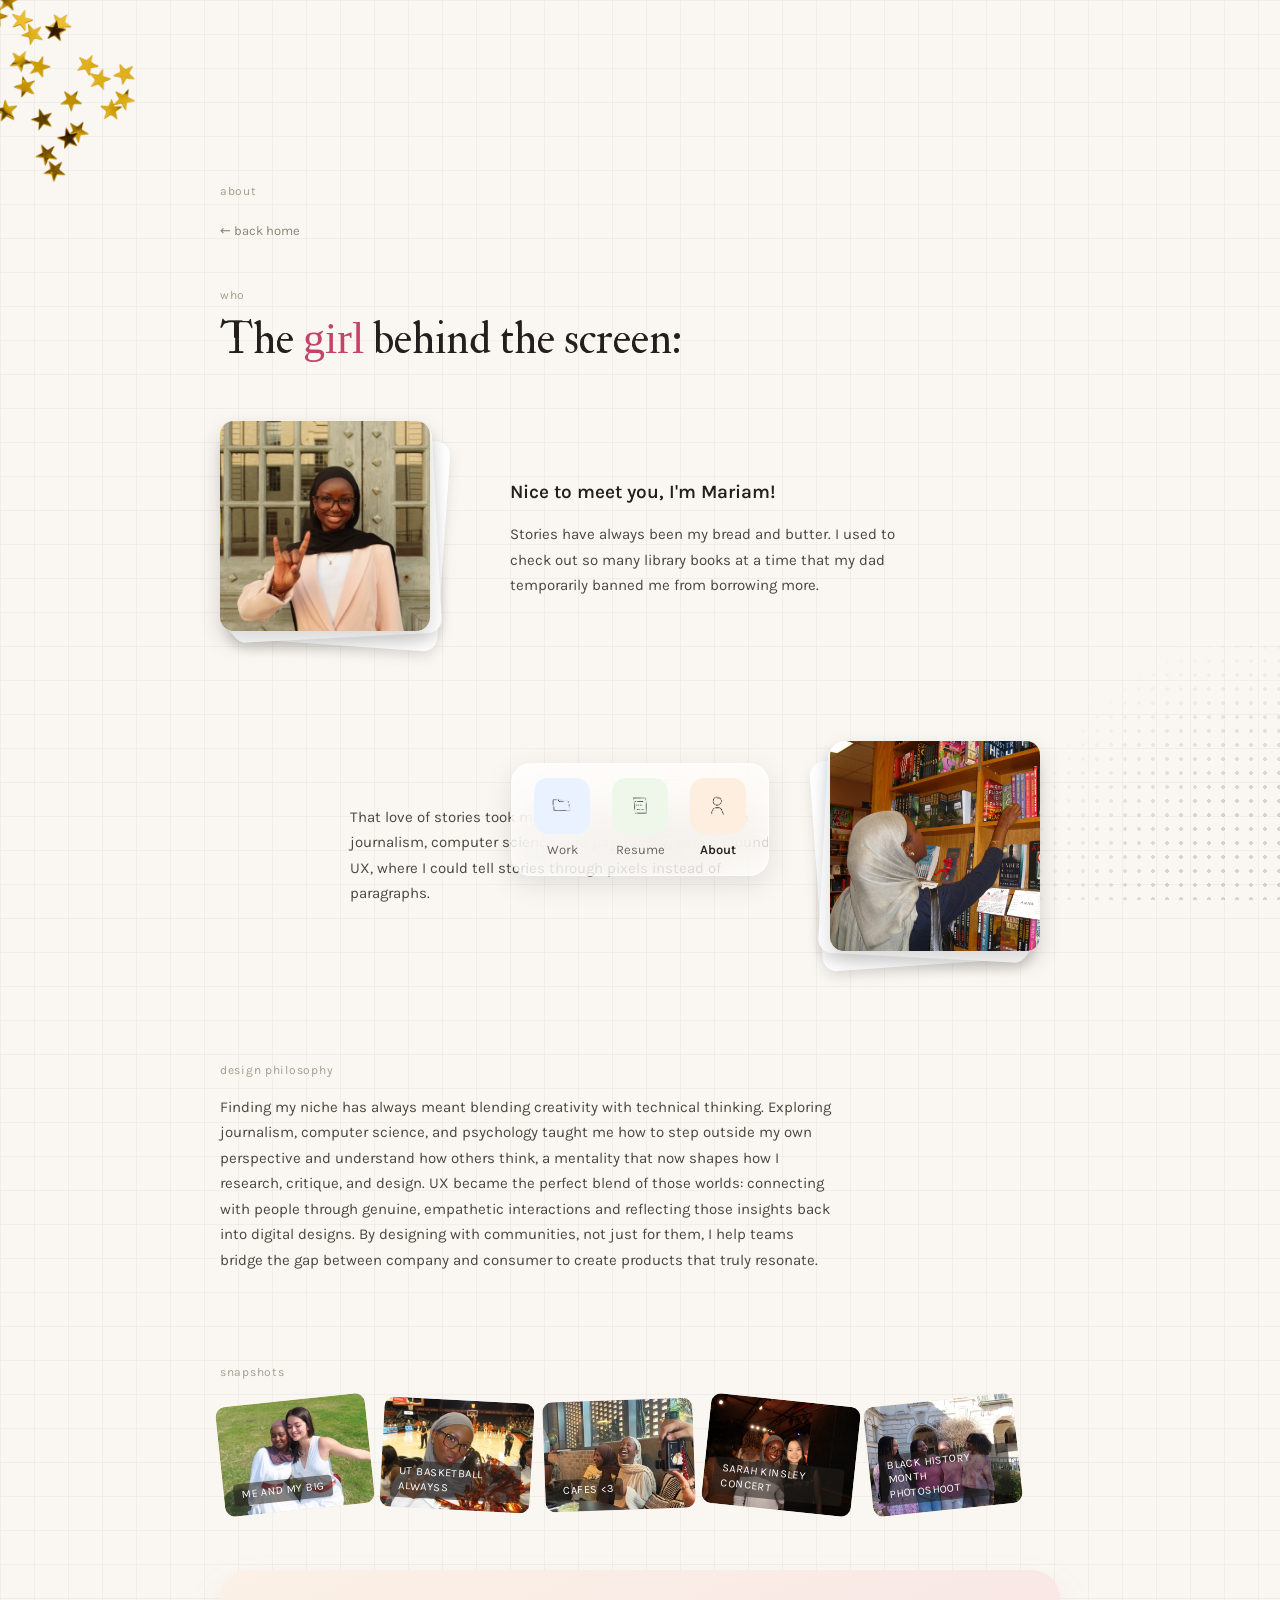
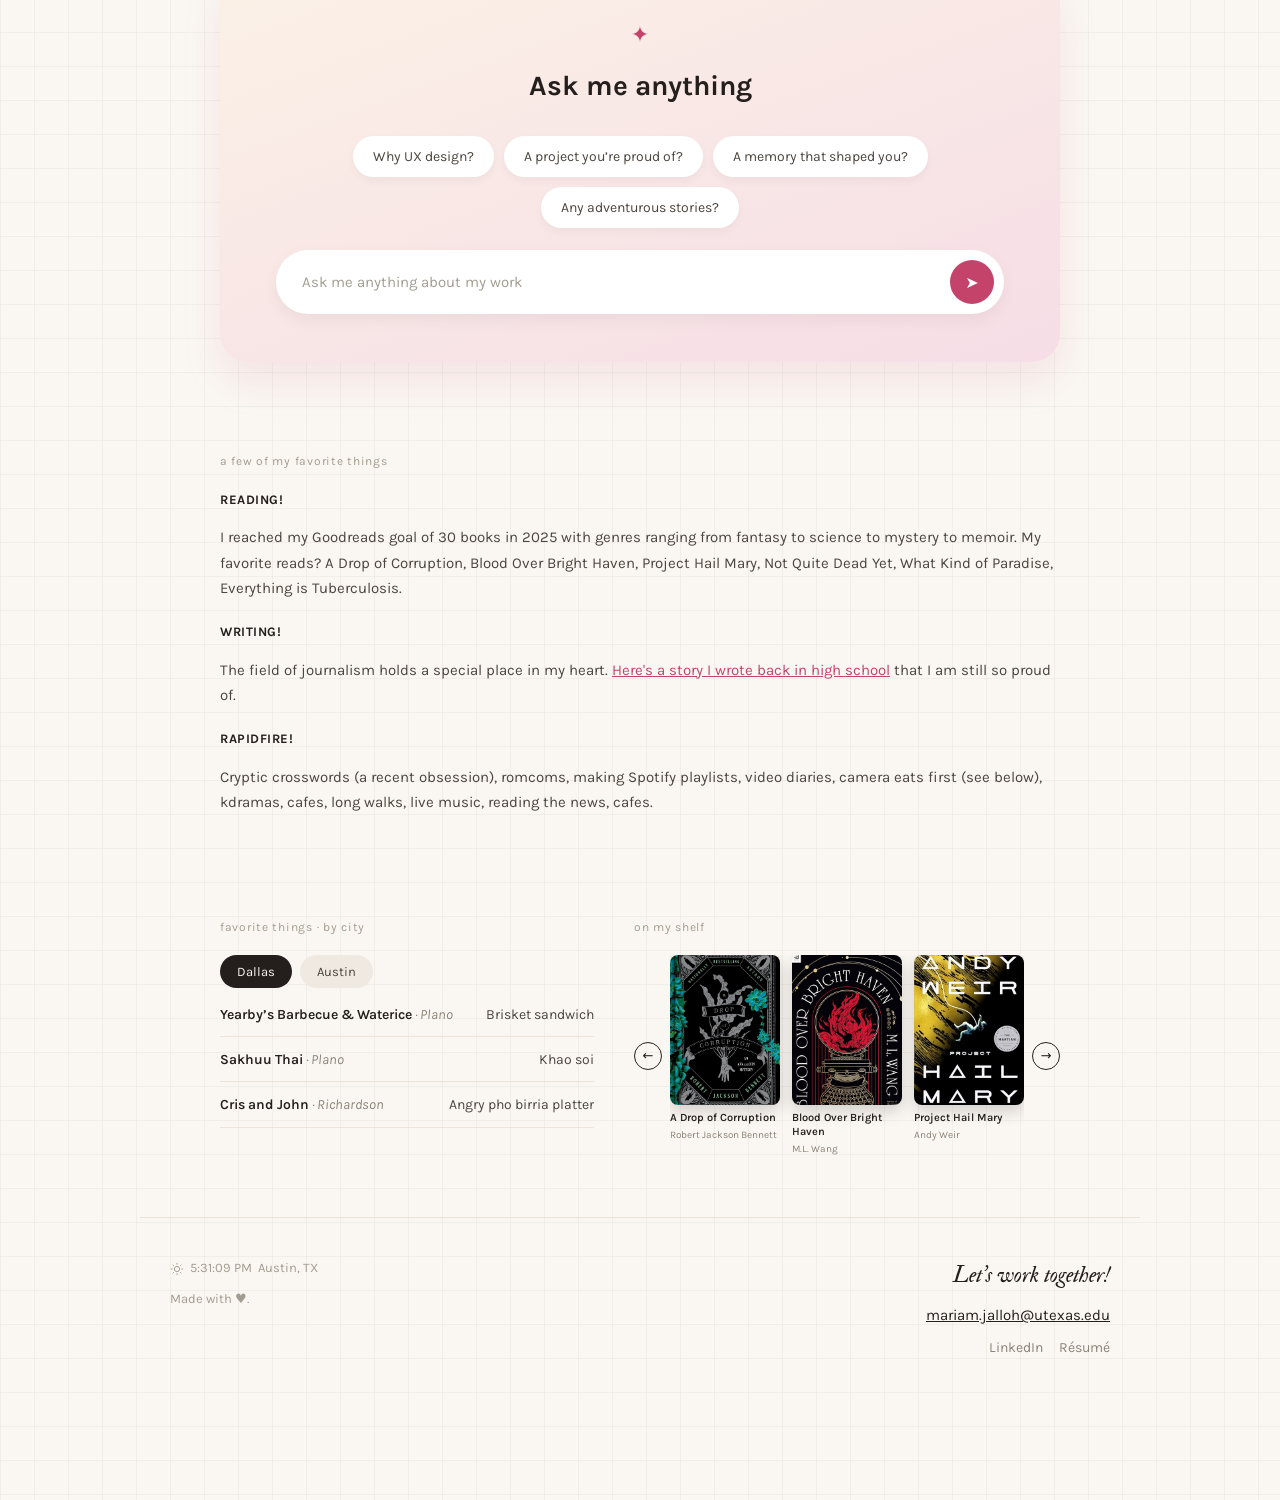
==== about.html @ f070422b "Redesign Ask Me Anything into a full-width card, remove photobooth media pair Matches the updated Cl" ====
<!DOCTYPE html>
<html lang="en">
<head>
<meta charset="utf-8">
<meta name="viewport" content="width=device-width, initial-scale=1">
<title>About — Mariam Jalloh</title>
<meta name="description" content="The girl behind the screen: Mariam Jalloh on stories, journalism, computer science, psychology, and finding UX.">
<link rel="preconnect" href="https://fonts.googleapis.com">
<link rel="preconnect" href="https://fonts.gstatic.com" crossorigin>
<link href="https://fonts.googleapis.com/css2?family=Homemade+Apple&family=IM+Fell+Double+Pica:ital@0;1&family=Karla:ital,wght@0,400;0,500;0,600;0,700;1,400&display=swap" rel="stylesheet">
<link rel="stylesheet" href="styles.css">
</head>
<body>

<div class="corner-dots" aria-hidden="true"></div>
<img class="stars-decal" src="assets/home-stars.png" alt="" aria-hidden="true">

<main class="page wrap page-head">

  <p class="eyebrow">about</p>
  <a class="back-link" href="index.html">← back home</a>

  <div style="margin-bottom:56px;">
    <p class="eyebrow" style="margin-bottom:10px;">who</p>
    <h1 class="display">The <span class="script">girl</span> behind the screen:</h1>
  </div>

  <section class="about-row">
    <div class="photo-frame">
      <div class="photo-frame__back" aria-hidden="true"></div>
      <div class="photo-frame__back" aria-hidden="true"></div>
      <div class="photo-frame__main">
        <img src="assets/about-photo-1.jpg" alt="Mariam Jalloh">
      </div>
    </div>
    <div style="max-width:420px;">
      <p class="about-intro-title">Nice to meet you, I'm Mariam!</p>
      <p class="body-text">Stories have always been my bread and butter. I used to check out so many library books at a time that my dad temporarily banned me from borrowing more.</p>
    </div>
  </section>

  <section class="about-row about-row--reverse">
    <div style="max-width:420px;">
      <p class="body-text">That love of stories took me down a winding path, through journalism, computer science, and psychology, before I found UX, where I could tell stories through pixels instead of paragraphs.</p>
    </div>
    <div class="photo-frame photo-frame--flip">
      <div class="photo-frame__back" aria-hidden="true"></div>
      <div class="photo-frame__back" aria-hidden="true"></div>
      <div class="photo-frame__main">
        <img src="assets/about-photo-2.jpg" alt="Mariam Jalloh">
      </div>
    </div>
  </section>

  <section style="margin-bottom:90px;max-width:620px;">
    <p class="eyebrow" style="margin-bottom:14px;">design philosophy</p>
    <p class="body-text">Finding my niche has always meant blending creativity with technical thinking. Exploring journalism, computer science, and psychology taught me how to step outside my own perspective and understand how others think, a mentality that now shapes how I research, critique, and design. UX became the perfect blend of those worlds: connecting with people through genuine, empathetic interactions and reflecting those insights back into digital designs. By designing with communities, not just for them, I help teams bridge the gap between company and consumer to create products that truly resonate.</p>
  </section>

  <section style="margin-bottom:60px;">
    <p class="eyebrow" style="margin-bottom:18px;">snapshots</p>
    <div class="caption-tiles">
      <div class="caption-tile caption-tile--photo"><img src="assets/about-friends.jpeg" alt="Me and my big"><span>me and my big</span></div>
      <div class="caption-tile caption-tile--photo"><img src="assets/about-basketball.jpeg" alt="UT basketball"><span>UT basketball alwayss</span></div>
      <div class="caption-tile caption-tile--photo"><img src="assets/about-cafe.jpeg" alt="Cafes"><span>cafes &lt;3</span></div>
      <div class="caption-tile caption-tile--photo"><img src="assets/about-concert.jpeg" alt="Sarah Kinsley concert"><span>sarah kinsley concert</span></div>
      <div class="caption-tile caption-tile--photo"><img src="assets/about-pink-crew.jpeg" alt="Black History Month photoshoot"><span>black history month photoshoot</span></div>
    </div>
  </section>

  <section style="margin-bottom:90px;">
    <div class="ama" data-ama>
      <div class="ama__head">
        <div class="ama__spark" aria-hidden="true">✦</div>
        <div class="ama__title">Ask me anything</div>
      </div>
      <div class="ama__chips">
        <button type="button" class="ama__chip" data-ama-chip="why-ux" data-ama-answers='["I started in journalism, crafting stories that resonate. Once I found Informatics with a UX concentration, \"journalism or technology\" stopped being a choice I had to make, design let me do both.","Journalism taught me to find the story; UX taught me to build the thing that tells it. Both are about making something clear enough that people act on it.","I like problems where the answer changes depending on who you ask. UX keeps me talking to real people instead of guessing."]'>Why UX design?</button>
        <button type="button" class="ama__chip" data-ama-chip="proud" data-ama-answers='["StemUp, a posture-tracking app where I designed a plant metaphor so real-time posture data felt encouraging instead of corrective. We won Best Design among 18 teams.","The \"Past Due Defender\" redesign at Austin Capital Bank, turning a confusing status label into something customers could actually trust.","Probably StemUp still. Watching people warm up to a plant growing instead of a red warning icon was a small, satisfying win."]'>A project you’re proud of?</button>
        <button type="button" class="ama__chip" data-ama-chip="memory" data-ama-answers='["Writing a book with my elementary school friends on our Chromebooks. I still have my hand-me-down copy of \"The Big Book of Awesomeness.\"","That same Chromebook book, honestly. It’s the first time I remember making something just because I wanted it to exist.","Realizing in middle school that I liked figuring out why something confused people more than I liked being right."]'>A memory that shaped you?</button>
        <button type="button" class="ama__chip" data-ama-chip="adventure" data-ama-answers='["Running through a downpour in a drenched hijab to make it to Kode with Klossy. Coding a sustainable fashion site was worth it.","Showing up to Kode with Klossy soaked head to toe and still finishing the project on time.","Nothing beats sprinting through a storm for a coding workshop and not regretting it once."]'>Any adventurous stories?</button>
      </div>

      <div class="ama__q-row" data-ama-q-row hidden>
        <div class="ama__q" data-ama-q></div>
      </div>
      <div class="ama__a" data-ama-a hidden></div>
      <div data-ama-loading hidden style="display:flex;gap:5px;margin-bottom:18px;padding:0 4px;">
        <span style="width:7px;height:7px;border-radius:50%;background:#c4436b;opacity:.5;"></span>
        <span style="width:7px;height:7px;border-radius:50%;background:#c4436b;opacity:.5;"></span>
        <span style="width:7px;height:7px;border-radius:50%;background:#c4436b;opacity:.5;"></span>
      </div>

      <div class="ama__hint">
        <span>Ask me anything about my work</span>
        <span class="ama__send" aria-hidden="true">➤</span>
      </div>
    </div>
  </section>

  <section style="margin:90px 0;max-width:940px;">
    <p class="eyebrow" style="margin-bottom:18px;">a few of my favorite things</p>
    <div class="fav-block">
      <div class="fav-block__label">READING!</div>
      <p class="body-text">I reached my Goodreads goal of 30 books in 2025 with genres ranging from fantasy to science to mystery to memoir. My favorite reads? A Drop of Corruption, Blood Over Bright Haven, Project Hail Mary, Not Quite Dead Yet, What Kind of Paradise, Everything is Tuberculosis.</p>
    </div>
    <div class="fav-block">
      <div class="fav-block__label">WRITING!</div>
      <p class="body-text">The field of journalism holds a special place in my heart. <a href="https://docs.google.com/document/d/e/2PACX-1vQDZKnupocSLJISwjZndMbJcgHS_3tezP24f_F-t13jOW1J1uBHcnqvdY6mqdqyKXq5F79l9CjU0WM-/pub" target="_blank" rel="noopener" style="color:#c4436b;">Here's a story I wrote back in high school</a> that I am still so proud of.</p>
    </div>
    <div class="fav-block">
      <div class="fav-block__label">RAPIDFIRE!</div>
      <p class="body-text">Cryptic crosswords (a recent obsession), romcoms, making Spotify playlists, video diaries, camera eats first (see below), kdramas, cafes, long walks, live music, reading the news, cafes.</p>
    </div>
  </section>

  <section class="about-split" style="margin-bottom:60px;">
    <div style="max-width:400px;">
      <p class="eyebrow" style="margin-bottom:18px;">favorite things · by city</p>

      <div class="tab-row" data-tabs role="tablist" aria-label="Favorite things by city">
        <button type="button" class="tab" role="tab" aria-selected="true" aria-controls="city-dallas">Dallas</button>
        <button type="button" class="tab" role="tab" aria-selected="false" tabindex="-1" aria-controls="city-austin">Austin</button>
      </div>

      <div class="fav-list" id="city-dallas" role="tabpanel">
        <div class="fav-item">
          <div><span class="fav-item__name">Yearby’s Barbecue &amp; Waterice</span> <span class="fav-item__loc">· Plano</span></div>
          <div class="fav-item__dish"><span class="fav-item__peek"><img src="assets/fav-dallas-1.jpg" alt=""></span>Brisket sandwich</div>
        </div>
        <div class="fav-item">
          <div><span class="fav-item__name">Sakhuu Thai</span> <span class="fav-item__loc">· Plano</span></div>
          <div class="fav-item__dish"><span class="fav-item__peek"><img src="assets/fav-dallas-2.jpeg" alt=""></span>Khao soi</div>
        </div>
        <div class="fav-item">
          <div><span class="fav-item__name">Cris and John</span> <span class="fav-item__loc">· Richardson</span></div>
          <div class="fav-item__dish"><span class="fav-item__peek"><img src="assets/fav-dallas-3.jpeg" alt=""></span>Angry pho birria platter</div>
        </div>
      </div>

      <div class="fav-list" id="city-austin" role="tabpanel" hidden>
        <div class="fav-item">
          <div><span class="fav-item__name">Mori</span> <span class="fav-item__loc">· Popup</span></div>
          <div class="fav-item__dish"><span class="fav-item__peek"><img src="assets/fav-austin-mori.jpeg" alt=""></span>Banana bread matcha</div>
        </div>
        <div class="fav-item">
          <div><span class="fav-item__name">Kitsu Nori</span> <span class="fav-item__loc">· Zilker</span></div>
          <div class="fav-item__dish"><span class="fav-item__peek"><img src="assets/fav-austin-kitsu-nori.jpg" alt=""></span>Happy hour handrolls</div>
        </div>
        <div class="fav-item">
          <div><span class="fav-item__name">Green Mango</span> <span class="fav-item__loc">· Lake Travis</span></div>
          <div class="fav-item__dish"><span class="fav-item__peek"><img src="assets/fav-austin-green-mango.jpeg" alt=""></span>Pad kee mao</div>
        </div>
      </div>
    </div>

    <div style="flex:0 0 auto;">
      <p class="eyebrow" style="margin-bottom:18px;">on my shelf</p>
      <div class="shelf" data-shelf>
        <button type="button" class="shelf__btn" data-shelf-prev aria-label="Previous books">←</button>
        <div class="shelf__window">
          <div class="shelf__track">
            <div class="book">
              <div class="book__cover book__cover--photo"><img src="assets/book-drop-of-corruption.jpg" alt="A Drop of Corruption cover"></div>
              <div class="book__title">A Drop of Corruption</div>
              <div class="book__author">Robert Jackson Bennett</div>
            </div>
            <div class="book">
              <div class="book__cover book__cover--photo"><img src="assets/book-blood-over-bright-haven.jpg" alt="Blood Over Bright Haven cover"></div>
              <div class="book__title">Blood Over Bright Haven</div>
              <div class="book__author">M.L. Wang</div>
            </div>
            <div class="book">
              <div class="book__cover book__cover--photo"><img src="assets/book-project-hail-mary.jpg" alt="Project Hail Mary cover"></div>
              <div class="book__title">Project Hail Mary</div>
              <div class="book__author">Andy Weir</div>
            </div>
            <div class="book">
              <div class="book__cover book__cover--photo"><img src="assets/book-not-quite-dead-yet.jpg" alt="Not Quite Dead Yet cover"></div>
              <div class="book__title">Not Quite Dead Yet</div>
              <div class="book__author">Holly Jackson</div>
            </div>
            <div class="book">
              <div class="book__cover book__cover--photo"><img src="assets/book-what-kind-of-paradise.jpg" alt="What Kind of Paradise cover"></div>
              <div class="book__title">What Kind of Paradise</div>
              <div class="book__author">Janelle Brown</div>
            </div>
            <div class="book">
              <div class="book__cover book__cover--photo"><img src="assets/book-everything-is-tuberculosis.jpg" alt="Everything Is Tuberculosis cover"></div>
              <div class="book__title">Everything Is Tuberculosis</div>
              <div class="book__author">John Green</div>
            </div>
          </div>
        </div>
        <button type="button" class="shelf__btn" data-shelf-next aria-label="Next books">→</button>
      </div>
    </div>
  </section>

</main>

<footer class="site-footer">
  <div class="footer-left">
    <div class="footer-clock">
      <svg data-clock-sun width="14" height="14" viewBox="0 0 24 24" fill="none" stroke="currentColor" stroke-width="1.6" aria-hidden="true">
        <circle cx="12" cy="12" r="4.5"></circle>
        <line x1="12" y1="1.5" x2="12" y2="4.5"></line>
        <line x1="12" y1="19.5" x2="12" y2="22.5"></line>
        <line x1="1.5" y1="12" x2="4.5" y2="12"></line>
        <line x1="19.5" y1="12" x2="22.5" y2="12"></line>
        <line x1="4.5" y1="4.5" x2="6.6" y2="6.6"></line>
        <line x1="17.4" y1="17.4" x2="19.5" y2="19.5"></line>
        <line x1="4.5" y1="19.5" x2="6.6" y2="17.4"></line>
        <line x1="17.4" y1="6.6" x2="19.5" y2="4.5"></line>
      </svg>
      <svg data-clock-moon hidden width="14" height="14" viewBox="0 0 24 24" fill="none" stroke="currentColor" stroke-width="1.6" aria-hidden="true">
        <path d="M20 14.5A8.5 8.5 0 1 1 9.5 4a7 7 0 0 0 10.5 10.5z"></path>
      </svg>
      <span data-clock></span>
      <span>Austin, TX</span>
    </div>
    <div>Made with ♥.</div>
  </div>
  <div class="footer-right">
    <div class="footer-cta">Let's work together!</div>
    <a href="mailto:mariam.jalloh@utexas.edu" style="font-size:15px;">mariam.jalloh@utexas.edu</a>
    <div class="footer-links">
      <a href="https://linkedin.com">LinkedIn</a>
      <a href="assets/Mariam_Jalloh_Resume.docx" download>Résumé</a>
    </div>
  </div>
</footer>

<nav class="dock" aria-label="Primary">
  <div class="dock__bar">
    <a class="dock__item" href="index.html#work">
      <span class="dock__icon dock__icon--work"><img src="assets/dock-work.png" alt=""></span>
      <span class="dock__label">Work</span>
    </a>
    <a class="dock__item" href="resume.html">
      <span class="dock__icon dock__icon--resume"><img src="assets/dock-resume.png" alt=""></span>
      <span class="dock__label">Resume</span>
    </a>
    <a class="dock__item" href="about.html" aria-current="page">
      <span class="dock__icon dock__icon--about"><img src="assets/dock-about.png" alt=""></span>
      <span class="dock__label">About</span>
    </a>
  </div>
</nav>

<script src="script.js"></script>
</body>
</html>
---- styles.css ----
/* ===========================================================
   Mariam Jalloh — portfolio
   Plain CSS. No framework, no build step.
   =========================================================== */

:root {
  --cream:       #faf7f2;
  --ink:         #241f1c;
  --ink-soft:    #3d3833;
  --muted:       #4b453f;
  --muted-2:     #6b6560;
  --muted-3:     #8a8379;
  --muted-4:     #a39c91;
  --rule:        #eee3d6;
  --rule-2:      #f2ece2;
  --accent:      #c4436b;
  --accent-deep: #8f2249;
  --green:       #5c8a3a;

  --pale-pink:   #f6d7de;
  --pale-rose:   #f2d9e2;
  --pale-stone:  #efe9e2;
  --pale-sand:   #fbe6c4;
  --pale-sage:   #e6f0e1;
  --pale-peach:  #f6e0c8;
  --pale-blue:   #e4ecf6;
  --pale-ice:    #d6e4f0;

  --on-pink:     #7a2c46;
  --on-sand:     #7a5a1c;
  --on-sage:     #3e5a34;

  --serif:  'IM Fell Double Pica', Georgia, 'Times New Roman', serif;
  --script: 'Homemade Apple', 'Brush Script MT', cursive;
  --sans:   'Karla', system-ui, -apple-system, 'Segoe UI', sans-serif;

  --radius:   16px;
  --radius-s: 10px;
}

* { box-sizing: border-box; }

html { scroll-behavior: smooth; }

body {
  margin: 0;
  background: var(--cream);
  color: var(--ink);
  font-family: var(--sans);
  font-size: 16px;
  line-height: 1.6;
  -webkit-font-smoothing: antialiased;
  background-image:
    linear-gradient(#00000009 1px, transparent 1px),
    linear-gradient(90deg, #00000009 1px, transparent 1px);
  background-size: 34px 34px;
  overflow-x: hidden;
}

a { color: var(--ink); }
a:hover { color: var(--accent); }
::selection { background: #f6d0dc; }

img, video { max-width: 100%; }

h1, h2, h3, h4 { font-weight: 400; margin: 0; }

/* --- decorative -------------------------------------------------------- */

.corner-dots {
  position: fixed; bottom: 0; right: 0;
  width: 260px; height: 260px;
  pointer-events: none; z-index: 1;
  background-image: radial-gradient(var(--ink) 1.6px, transparent 1.6px);
  background-size: 14px 14px;
  -webkit-mask-image: radial-gradient(circle at 100% 100%, black 0%, black 30%, transparent 75%);
  mask-image: radial-gradient(circle at 100% 100%, black 0%, black 30%, transparent 75%);
  opacity: .16;
}

.stars-decal {
  position: absolute; top: -10px; left: -14px;
  width: 150px; pointer-events: none; z-index: 3;
}

/* --- shared layout ----------------------------------------------------- */

/* higher than .site-footer's z-index so page content (including anything
   that hangs below its own row, like the peek photos) can never be cut
   off by the footer's own stacking context */
.page { position: relative; z-index: 3; }

.wrap        { max-width: 900px;  margin: 0 auto; padding-left: 30px; padding-right: 30px; }
.wrap-wide   { max-width: 1000px; margin: 0 auto; padding-left: 30px; padding-right: 30px; }
.wrap-narrow { max-width: 760px;  margin: 0 auto; padding-left: 30px; padding-right: 30px; }

.page-head { padding-top: 170px; }

.eyebrow {
  font-size: 12px;
  letter-spacing: .06em;
  color: var(--muted-4);
}

.eyebrow-up {
  font-size: 12px;
  letter-spacing: .05em;
  color: var(--muted-4);
  text-transform: uppercase;
}

.kicker {
  font-size: 12px;
  letter-spacing: .05em;
  color: var(--muted-3);
  text-transform: uppercase;
}

.back-link {
  display: inline-flex; align-items: center; gap: 6px;
  font-size: 13px; color: var(--muted-3);
  text-decoration: none;
  margin: 8px 0 32px;
}
.back-link:hover { color: var(--accent); }

.display  { font-family: var(--serif); font-size: 44px; line-height: 1.1; }
.h-serif  { font-family: var(--serif); font-size: 34px; line-height: 1.2; }
.h-serif-s{ font-family: var(--serif); font-size: 28px; line-height: 1.25; }
.script   { font-family: var(--script); color: var(--accent); font-weight: 400; }

.body-text { font-size: 15px; line-height: 1.7; color: var(--muted); }
.body-text + .body-text { margin-top: 14px; }

.note-card {
  background: var(--cream);
  border: 1px solid var(--rule);
  border-radius: 12px;
  padding: 18px 22px;
  font-size: 15px; line-height: 1.7; color: var(--muted);
}
.note-card--quiet { font-size: 13px; line-height: 1.6; color: var(--muted-3); padding: 14px 18px; border-radius: 10px; }
.note-card--quiet a { color: var(--muted-3); }

.sr-only {
  position: absolute; width: 1px; height: 1px;
  padding: 0; margin: -1px; overflow: hidden;
  clip: rect(0 0 0 0); white-space: nowrap; border: 0;
}

.stack   { display: flex; flex-direction: column; }
.gap-14  { gap: 14px; }
.gap-20  { gap: 20px; }

/* --- home hero --------------------------------------------------------- */

.hero {
  min-height: 82vh;
  display: flex; flex-direction: column;
  align-items: center; justify-content: center;
  text-align: center; gap: 14px;
  padding: 140px 20px 40px;
  position: relative; z-index: 2;
}

.hero-hi { font-size: 15px; color: var(--muted-2); }

.hero-name-wrap { position: relative; display: inline-block; }

.hero-name {
  font-family: var(--script);
  font-size: 56px; line-height: 1.15;
  position: relative; z-index: 2;
}

.name-peek {
  position: absolute;
  top: -94px; left: 6px;
  width: 160px; height: 160px;
  z-index: 1; border-radius: 12px; overflow: hidden;
  opacity: 0;
  transform: translateY(16px) rotate(-4deg);
  transition: opacity .25s ease, transform .25s ease;
  pointer-events: none;
}
.name-peek img { width: 100%; height: 100%; object-fit: contain; }
.hero-name-wrap:hover .name-peek { opacity: 1; transform: translateY(0) rotate(-4deg); }

.hero-tagline {
  max-width: 560px;
  font-size: 16px; line-height: 1.6;
  color: var(--muted);
}

.hero-meta { font-size: 14px; color: var(--muted-3); margin-top: 4px; }

.pill {
  position: relative; display: inline-block;
  padding: 2px 10px; border-radius: 999px;
  color: var(--ink);
  transition: background .2s;
}
.pill:hover { background: #fff; }

.hookem-peek {
  position: absolute;
  bottom: 4px; left: 50%;
  width: 64px; height: 64px; z-index: 1;
  transform: translateX(-30%) translateY(12px) rotate(8deg);
  opacity: 0;
  transition: opacity .25s ease, transform .25s ease;
  pointer-events: none;
}
.hookem-peek img { width: 100%; height: 100%; object-fit: contain; }
.pill:hover .hookem-peek { opacity: 1; transform: translateX(-30%) translateY(0) rotate(8deg); }

.hero-spot {
  position: absolute;
  width: 150px; height: 130px;
  z-index: 5;
}
.hero-spot--sketch   { top: 30%; left: 10%; }
.hero-spot--snapshot { top: 68%; right: 8%; }
.hero-spot--moment   { top: 52%; left: 6%; }
.hero-spot--friends  { top: 12%; right: 12%; }
.hero-spot__media {
  width: 100%; height: 100%;
  border-radius: 10px; overflow: hidden;
  box-shadow: 0 10px 20px rgba(0,0,0,.16);
  opacity: 0;
  transform: scale(.92) rotate(-2deg);
  transition: opacity .25s ease, transform .25s ease;
}
.hero-spot:hover .hero-spot__media { opacity: 1; transform: scale(1) rotate(-2deg); }
.hero-spot__media video,
.hero-spot__media img { width: 100%; height: 100%; object-fit: cover; }
@media (max-width: 900px) {
  .hero-spot { display: none; }
}

.pill-underline { position: relative; }
.pill-underline::after {
  content: ""; position: absolute;
  left: 10px; right: 10px; bottom: -3px; height: 2px;
  background: var(--accent);
  border-radius: 2px;
  transform: scaleX(0); transform-origin: left;
  transition: transform .5s ease;
}
.pill-underline:hover::after { transform: scaleX(1); }

/* --- project grid ------------------------------------------------------ */

.project-grid {
  display: grid;
  grid-template-columns: repeat(auto-fill, minmax(260px, 1fr));
  gap: 22px;
}

.project-card {
  display: block;
  text-decoration: none; color: inherit;
  background: #fff;
  border: 1px solid var(--rule);
  border-radius: var(--radius);
  overflow: hidden;
  position: relative;
  transition: transform .2s ease, box-shadow .2s ease;
}
.project-card:hover {
  transform: translateY(-4px);
  box-shadow: 0 14px 30px rgba(0,0,0,.10);
  color: inherit;
}

.project-card__media {
  width: 100%; height: 170px;
  display: flex; align-items: center; justify-content: center;
}
.project-card__media img { width: 100%; height: 100%; object-fit: cover; }

.project-card__body { padding: 16px 18px; }
.project-card__title { font-size: 15px; font-weight: 600; }
.project-card__blurb { font-size: 13px; color: var(--muted-3); margin-top: 3px; }

.badge-featured {
  position: absolute; top: 10px; right: 14px;
  font-family: var(--script);
  font-size: 22px; color: var(--accent);
  transform: rotate(-6deg); z-index: 5;
}

.badge-progress {
  position: absolute; top: 12px; left: 14px;
  font-size: 10px; letter-spacing: .06em; text-transform: uppercase;
  color: var(--ink);
  border: 1px solid var(--rule);
  border-radius: 999px;
  padding: 4px 10px;
}

/* --- footer ------------------------------------------------------------ */

.site-footer {
  max-width: 1000px;
  margin: 60px auto 0;
  padding: 40px 30px 140px;
  border-top: 1px solid var(--rule);
  display: flex; justify-content: space-between;
  align-items: flex-start; gap: 24px; flex-wrap: wrap;
  position: relative; z-index: 2;
}
.footer-left  { font-size: 13px; color: var(--muted-4); display: flex; flex-direction: column; gap: 10px; }
.footer-clock { display: flex; align-items: center; gap: 6px; }
.footer-right { display: flex; flex-direction: column; gap: 10px; text-align: right; }
.footer-cta   { font-family: var(--serif); font-size: 22px; font-style: italic; }
.footer-links { display: flex; gap: 16px; font-size: 14px; justify-content: flex-end; }
.footer-links a { color: var(--muted-3); text-decoration: none; }
.footer-links a:hover { text-decoration: underline; color: var(--accent); }

/* --- dock nav ---------------------------------------------------------- */

.dock {
  position: fixed; left: 0; right: 0; bottom: 24px;
  display: flex; justify-content: center;
  z-index: 20; pointer-events: none;
}

.dock__bar {
  display: flex; gap: 22px;
  background: linear-gradient(155deg, #ffffffb0, #ffffff70);
  backdrop-filter: blur(18px) saturate(180%);
  -webkit-backdrop-filter: blur(18px) saturate(180%);
  padding: 14px 22px;
  border-radius: 20px;
  border: 1px solid #ffffffa0;
  box-shadow: 0 8px 28px rgba(0,0,0,.10), inset 0 1px 0 #ffffffcc, inset 0 -6px 14px #ffffff40;
  pointer-events: auto;
}

.dock__item {
  display: flex; flex-direction: column; align-items: center; gap: 6px;
  text-decoration: none; color: var(--muted-2);
}
.dock__icon {
  width: 56px; height: 56px;
  border-radius: 14px;
  display: flex; align-items: center; justify-content: center;
  transition: transform .2s ease;
}
.dock__item:hover .dock__icon { transform: translateY(-3px); }
.dock__icon img { width: 92px; height: 92px; object-fit: contain; }
.dock__icon--work   { background: #eaf1ff; }
.dock__icon--resume { background: #eef7ea; }
.dock__icon--about  { background: #fdeee0; }
.dock__label { font-size: 13px; color: var(--muted-2); }
.dock__item[aria-current="page"] .dock__label { color: var(--ink); font-weight: 600; }

/* --- about page -------------------------------------------------------- */

.about-row {
  display: flex; gap: 60px; flex-wrap: wrap;
  align-items: center; margin-bottom: 90px;
}
.about-row--reverse { flex-wrap: wrap-reverse; justify-content: flex-end; }

.photo-frame {
  position: relative; width: 230px; height: 230px; flex-shrink: 0;
}
.photo-frame__back {
  position: absolute; width: 210px; height: 210px;
  background: #fff; border-radius: 14px;
  box-shadow: 0 6px 14px rgba(0,0,0,.1);
  transition: top .3s cubic-bezier(.2,.8,.2,1), left .3s cubic-bezier(.2,.8,.2,1), transform .3s cubic-bezier(.2,.8,.2,1);
}
.photo-frame__back:nth-child(1) { top: 14px; left: 14px; transform: rotate(4deg); }
.photo-frame__back:nth-child(2) { top: 7px;  left: 7px;  transform: rotate(-3deg); }
.photo-frame:hover .photo-frame__back:nth-child(1) { top: 48px; left: 58px;  transform: rotate(10deg); }
.photo-frame:hover .photo-frame__back:nth-child(2) { top: 28px; left: -54px; transform: rotate(-12deg); }

.photo-frame--flip .photo-frame__back:nth-child(1) { left: -14px; transform: rotate(-4deg); }
.photo-frame--flip .photo-frame__back:nth-child(2) { left: -7px;  transform: rotate(3deg); }
.photo-frame--flip:hover .photo-frame__back:nth-child(1) { left: -58px; transform: rotate(-10deg); }
.photo-frame--flip:hover .photo-frame__back:nth-child(2) { left: 54px;  transform: rotate(12deg); }

.photo-frame__main {
  position: absolute; top: 0; left: 0;
  width: 210px; height: 210px;
  border-radius: 14px; overflow: hidden;
  box-shadow: 0 10px 22px rgba(0,0,0,.16);
}
.photo-frame__main img { width: 100%; height: 100%; object-fit: cover; }

.about-intro-title { font-size: 19px; font-weight: 600; margin-bottom: 14px; }

.media-pair {
  display: flex; justify-content: center; gap: 40px;
  align-items: center; flex-wrap: wrap; margin-bottom: 90px;
}
.media-pair__item {
  width: 230px; height: 700px;
  box-shadow: 0 16px 34px rgba(0,0,0,.22);
  border-radius: 6px; overflow: hidden;
}
.media-pair__item img,
.media-pair__item video { width: 100%; height: 100%; object-fit: cover; }
.media-pair__item:nth-child(1) { transform: rotate(-9deg); }
.media-pair__item:nth-child(2) { transform: rotate(6deg); }

.fav-block + .fav-block { margin-top: 20px; }
.fav-block__label {
  font-size: 13px; font-weight: 700;
  letter-spacing: .04em; margin-bottom: 4px;
}

/* photo caption tiles (placeholders for photos not in the export) */
.caption-tiles {
  display: flex; flex-wrap: wrap; gap: 12px;
}
.caption-tile {
  width: 150px; height: 110px;
  border-radius: var(--radius-s);
  border: 1px dashed #d8cfc2;
  display: flex; align-items: flex-end;
  padding: 10px;
  font-size: 11px; letter-spacing: .04em;
  text-transform: uppercase; color: var(--muted-2);
  line-height: 1.3;
  transition: transform .25s cubic-bezier(.2,.8,.2,1);
}
.caption-tile:hover { transform: translateY(-5px) rotate(-2deg); }
.caption-tile:nth-child(4n+1) { background: var(--pale-peach); transform: rotate(-6deg); }
.caption-tile:nth-child(4n+2) { background: var(--pale-blue);  transform: rotate(3deg); }
.caption-tile:nth-child(4n+3) { background: var(--pale-rose);  transform: rotate(-2deg); }
.caption-tile:nth-child(4n+4) { background: var(--pale-sage);  transform: rotate(6deg); }
.caption-tile:nth-child(4n+1):hover,
.caption-tile:nth-child(4n+2):hover,
.caption-tile:nth-child(4n+3):hover,
.caption-tile:nth-child(4n+4):hover { transform: translateY(-5px) rotate(0deg); }
.caption-tile--photo {
  position: relative; overflow: hidden; border: none; padding: 0;
}
.caption-tile--photo img {
  position: absolute; inset: 0; width: 100%; height: 100%; object-fit: cover;
}
.caption-tile--photo span {
  position: relative; z-index: 1;
  background: rgba(36,31,28,.55); color: #fff;
  padding: 4px 8px; border-radius: 4px;
  margin: 10px;
}

/* ask-me-anything */
.ama {
  max-width: 940px;
  margin: 0 auto;
  background: linear-gradient(160deg, #fbf1e6, #f6dde6);
  border-radius: 28px;
  padding: 48px 56px;
  box-shadow: 0 20px 40px rgba(196,67,107,.1);
}
.ama__head { text-align: center; margin-bottom: 28px; }
.ama__spark { font-size: 22px; color: var(--accent); margin-bottom: 10px; }
.ama__title { font-size: 28px; font-weight: 700; color: var(--ink); }
.ama__chips {
  display: flex; flex-wrap: wrap; gap: 10px;
  justify-content: center; margin-bottom: 22px;
}
.ama__chip {
  background: #fff; border: none;
  border-radius: 999px; padding: 12px 20px;
  font-size: 14px; color: var(--muted);
  cursor: pointer; font-family: inherit;
  box-shadow: 0 4px 10px rgba(0,0,0,.04);
  transition: transform .15s ease, box-shadow .15s ease;
}
.ama__chip:hover { transform: translateY(-2px); box-shadow: 0 8px 16px rgba(0,0,0,.08); }
.ama__q-row { display: flex; justify-content: flex-end; margin-bottom: 10px; }
.ama__q {
  background: var(--rule); color: var(--ink);
  border-radius: 14px 14px 4px 14px;
  padding: 12px 16px; font-size: 14px; max-width: 75%;
}
.ama__a {
  margin-bottom: 18px;
  background: var(--ink); color: var(--cream);
  border-radius: 14px 14px 14px 4px;
  padding: 16px 18px; font-size: 14px; line-height: 1.6; max-width: 85%;
}
.ama__hint {
  display: flex; align-items: center; gap: 10px;
  background: #fff; border-radius: 999px;
  padding: 10px 10px 10px 26px; border: none;
  box-shadow: 0 6px 16px rgba(0,0,0,.05);
  font-size: 15px; color: var(--muted-4);
}
.ama__hint span:first-child { flex: 1; }
.ama__send {
  width: 44px; height: 44px; border-radius: 50%;
  background: var(--accent); flex-shrink: 0;
  display: flex; align-items: center; justify-content: center;
  font-size: 16px; color: #fff;
}
[hidden] { display: none !important; }

/* city favorites */
.tab-row { display: flex; gap: 8px; flex-wrap: wrap; margin-bottom: 16px; }
.tab {
  padding: 8px 16px; border-radius: 999px;
  font-size: 13px; cursor: pointer;
  background: var(--pale-stone); color: var(--muted);
  border: 1px solid transparent; font-family: inherit;
  transition: background .15s ease, color .15s ease;
}
.tab[aria-selected="true"] { background: var(--ink); color: var(--cream); }

.tab--outline { background: #fff; border: 1px solid var(--rule); padding: 7px 14px; }
.tab--outline[aria-selected="true"] { background: var(--ink); color: var(--cream); border-color: var(--ink); }

.fav-list { display: flex; flex-direction: column; gap: 12px; }
.fav-item {
  position: relative;
  display: flex; justify-content: space-between; gap: 20px;
  font-size: 14px;
  border-bottom: 1px solid var(--rule);
  padding-bottom: 10px;
}
.fav-item__name { font-weight: 600; }
.fav-item__loc  { color: var(--muted-3); font-style: italic; }
.fav-item__dish { color: var(--muted); text-align: right; flex-shrink: 0; }
.fav-item__peek {
  /* default: side, for any row that isn't first/last */
  position: absolute; top: 50%; left: 100%;
  margin-left: 16px;
  width: 110px; height: 110px;
  border-radius: 10px; overflow: hidden;
  box-shadow: 0 10px 20px rgba(0,0,0,.18);
  opacity: 0;
  transform: translateY(-50%) translateX(-10px) scale(.94);
  transition: opacity .2s ease, transform .2s ease;
  pointer-events: none;
  z-index: 5;
}
.fav-item__dish:hover .fav-item__peek { opacity: 1; transform: translateY(-50%) translateX(0) scale(1); }
.fav-item__peek img { width: 100%; height: 100%; object-fit: cover; }

/* first row: opens upward */
.fav-list .fav-item:first-child .fav-item__peek {
  top: auto; bottom: 100%; left: auto; right: 0;
  margin-left: 0; margin-bottom: 10px;
  transform: translateY(10px) scale(.94);
}
.fav-list .fav-item:first-child .fav-item__dish:hover .fav-item__peek {
  transform: translateY(0) scale(1);
}

/* last row: opens downward */
.fav-list .fav-item:last-child .fav-item__peek {
  top: 100%; bottom: auto; left: auto; right: 0;
  margin-left: 0; margin-top: 10px;
  transform: translateY(-10px) scale(.94);
}
.fav-list .fav-item:last-child .fav-item__dish:hover .fav-item__peek {
  transform: translateY(0) scale(1);
}

/* book carousel */
.shelf { display: flex; align-items: center; gap: 8px; }
.shelf__btn {
  width: 28px; height: 28px; border-radius: 50%;
  border: 1px solid var(--ink); background: transparent;
  display: flex; align-items: center; justify-content: center;
  flex-shrink: 0; font-size: 13px; cursor: pointer;
  color: var(--ink); font-family: inherit;
}
.shelf__btn:hover { background: var(--ink); color: var(--cream); }
.shelf__window { width: 100%; max-width: 354px; overflow: hidden; }
.shelf__track  { display: flex; gap: 12px; transition: transform .3s ease; }
.book { width: 110px; flex-shrink: 0; }
.book__cover {
  width: 110px; height: 150px;
  border-radius: 8px;
  border: 1px dashed #d8cfc2;
  background: var(--pale-stone);
  display: flex; align-items: center; justify-content: center;
  padding: 10px; text-align: center;
  font-family: var(--serif); font-size: 13px; line-height: 1.25;
  color: var(--on-pink);
}
.book:nth-child(6n+1) .book__cover { background: var(--pale-pink); }
.book:nth-child(6n+2) .book__cover { background: var(--pale-sage); color: var(--on-sage); }
.book:nth-child(6n+3) .book__cover { background: var(--pale-blue);  color: #2f4460; }
.book:nth-child(6n+4) .book__cover { background: var(--pale-sand);  color: var(--on-sand); }
.book:nth-child(6n+5) .book__cover { background: var(--pale-rose); }
.book:nth-child(6n+6) .book__cover { background: var(--pale-peach); color: var(--on-sand); }
.book__cover--photo {
  border: none; padding: 0; background: none;
}
.book__cover--photo img {
  width: 100%; height: 100%; object-fit: cover; border-radius: 8px;
  box-shadow: 0 6px 16px rgba(0,0,0,.16);
}
.book__title  { font-size: 11px; font-weight: 600; margin-top: 6px; line-height: 1.3; }
.book__author { font-size: 10px; color: var(--muted-3); margin-top: 2px; }

.about-split {
  display: flex; gap: 40px; flex-wrap: wrap; margin-bottom: 90px;
  align-items: flex-start;
}
.about-split > * { flex: 1; min-width: 280px; }

/* --- resume page ------------------------------------------------------- */

.resume-head {
  display: flex; align-items: baseline; justify-content: space-between;
  gap: 20px; margin-bottom: 26px; flex-wrap: wrap;
}
.download-link { font-size: 13px; color: var(--accent); text-decoration: underline; }

.accordion { width: 100%; border-top: 1px solid var(--rule); }

.acc-item { border-bottom: 1px solid var(--rule); }
.acc-trigger {
  width: 100%;
  display: flex; justify-content: space-between; align-items: center;
  gap: 12px; padding: 16px 4px;
  background: none; border: none; cursor: pointer;
  font-family: inherit; text-align: left; color: inherit;
}
.acc-trigger__left { display: flex; gap: 12px; align-items: center; }
.acc-logo {
  width: 34px; height: 34px; border-radius: 8px;
  overflow: hidden; background: #fff; flex-shrink: 0;
  padding: 2px;
}
.acc-logo img { width: 100%; height: 100%; object-fit: contain; }
.acc-initial {
  width: 34px; height: 34px; border-radius: 8px;
  background: var(--ink); color: var(--cream);
  display: flex; align-items: center; justify-content: center;
  font-size: 13px; font-weight: 700; flex-shrink: 0;
}
.acc-title { font-size: 14px; font-weight: 600; }
.acc-dates { font-size: 12px; color: var(--muted-3); }
.acc-plus {
  width: 26px; height: 26px; border-radius: 50%;
  border: 1px solid var(--ink);
  display: flex; align-items: center; justify-content: center;
  font-size: 15px; flex-shrink: 0;
  transition: transform .25s ease;
}
.acc-trigger[aria-expanded="true"] .acc-plus { transform: rotate(45deg); }
.acc-panel { display: grid; grid-template-rows: 0fr; transition: grid-template-rows .3s ease; }
.acc-trigger[aria-expanded="true"] + .acc-panel { grid-template-rows: 1fr; }
.acc-panel > div { overflow: hidden; }
.acc-body { font-size: 14px; color: var(--muted); line-height: 1.6; padding: 16px 4px; }

.proj-entry { border-bottom: 1px solid var(--rule); padding-bottom: 18px; }
.proj-entry + .proj-entry { margin-top: 22px; }
.proj-entry__head { display: flex; justify-content: space-between; gap: 12px; flex-wrap: wrap; }
.proj-entry__title { font-size: 14px; font-weight: 600; }
.proj-entry__dates { font-size: 12px; color: var(--muted-3); }
.proj-entry__org   { font-size: 12px; color: var(--muted-3); font-style: italic; margin-top: 2px; }
.proj-entry__desc  { font-size: 14px; color: var(--muted); line-height: 1.6; margin-top: 8px; }
.proj-entry__link  { font-size: 13px; color: var(--accent); margin-top: 8px; display: inline-block; }

.edu-row { display: flex; align-items: center; gap: 10px; }
.edu-row img { height: 28px; width: auto; }

.skill-pills { display: flex; gap: 8px; flex-wrap: wrap; }
.skill-pill {
  display: flex; align-items: center; gap: 7px;
  background: var(--pale-stone);
  border-radius: 999px;
  padding: 6px 14px 6px 8px;
  font-size: 13px; color: var(--ink);
  user-select: none;
}
.skill-dot {
  width: 20px; height: 20px; border-radius: 50%;
  color: #fff; font-size: 9px; font-weight: 700;
  display: flex; align-items: center; justify-content: center;
  flex-shrink: 0;
}
.skill-logo {
  width: 20px; height: 20px; flex-shrink: 0;
  display: flex; align-items: center; justify-content: center;
}
.skill-logo img { width: 100%; height: 100%; object-fit: contain; }

/* --- case study pages -------------------------------------------------- */

.cs { display: flex; gap: 40px; align-items: flex-start; }

.cs-toc {
  width: 190px; flex-shrink: 0;
  position: sticky; top: 40px;
  padding-top: 8px;
}
.cs-toc a {
  display: flex; align-items: center; gap: 10px;
  padding: 8px 0; text-decoration: none;
  font-size: 13px; color: var(--muted-4);
}
.cs-toc a:hover,
.cs-toc a.is-active { color: var(--ink); font-weight: 600; }
.cs-toc .dot {
  width: 6px; height: 6px; border-radius: 999px;
  background: #d8cfc2; flex-shrink: 0;
}
.cs-toc a:hover .dot,
.cs-toc a.is-active .dot { background: var(--accent); }

.cs-main { flex: 1; min-width: 0; max-width: 620px; padding-bottom: 60px; }

.cs-section { padding: 60px 0; display: flex; flex-direction: column; gap: 14px; }
.cs-section--overview { padding-top: 0; gap: 16px; }
.cs-section--wide { gap: 20px; }

.cs-cover {
  width: 100%; height: 280px;
  border-radius: var(--radius); overflow: hidden; margin: 6px 0;
  position: relative;
}
.cs-cover img {
  width: 100%; height: 100%; object-fit: cover;
  display: block;
}
.cs-cover--crossfade img:nth-child(2) {
  position: absolute; inset: 0;
  animation: coverCrossfade 5s infinite;
}
@keyframes coverCrossfade { 0%,45% { opacity: 1; } 55%,100% { opacity: 0; } }

.cs-title { font-family: var(--serif); font-size: 40px; line-height: 1.1; }
.cs-sub   { font-family: var(--script); font-size: 22px; color: var(--accent); margin-top: -8px; }
.cs-lede  { font-size: 16px; color: var(--muted); max-width: 520px; line-height: 1.6; }

.cs-facts {
  display: flex; gap: 32px; margin-top: 14px;
  font-size: 13px; color: var(--muted-3); flex-wrap: wrap;
}
.cs-facts dt { color: var(--muted-4); }
.cs-facts dd { margin: 0; }
.cs-facts > div { min-width: 0; }

.cs-quote {
  font-family: var(--serif); font-size: 26px;
  margin-top: 28px; max-width: 560px; color: var(--ink-soft);
}

.stat-row { display: flex; gap: 16px; flex-wrap: wrap; }
.stat {
  background: var(--cream); border: 1px solid var(--rule);
  border-radius: 12px; padding: 20px 24px; min-width: 140px;
}
.stat__num   { font-size: 32px; font-family: var(--serif); color: var(--accent); }
.stat__label { font-size: 13px; color: var(--muted-2); margin-top: 4px; }

.big-stat { display: flex; align-items: baseline; gap: 10px; margin-top: 4px; }
.big-stat__num { font-family: var(--serif); font-size: 40px; color: var(--green); }
.big-stat__label { font-size: 14px; color: var(--muted-3); max-width: 320px; line-height: 1.5; }

.priority-row { display: flex; gap: 14px; flex-wrap: wrap; margin-top: 10px; }
.priority {
  flex: 1; min-width: 220px;
  border-radius: 14px; padding: 18px;
}
.priority__level { font-size: 12px; font-weight: 700; letter-spacing: .04em; }
.priority__item  { font-size: 13px; line-height: 1.6; margin-top: 6px; }
.priority--p0 { background: var(--pale-pink);  color: var(--on-pink); }
.priority--p1 { background: var(--pale-stone); color: var(--muted); }
.priority--p2 { background: var(--pale-sand);  color: var(--on-sand); }

.insight-row { display: flex; gap: 16px; flex-wrap: wrap; margin-top: 10px; }
.insight {
  flex: 1; min-width: 200px;
  border-radius: 14px; padding: 16px;
}
.insight:nth-child(1) { background: #eee7dd; }
.insight:nth-child(2) { background: var(--pale-rose); }
.insight:nth-child(3) { background: #dde3cf; }
.insight__title { font-size: 20px; font-weight: 700; line-height: 1.2; }
.insight__note  { font-size: 14px; color: var(--muted); margin-top: 6px; line-height: 1.5; }

.card-row { display: flex; gap: 12px; flex-wrap: wrap; margin-top: 6px; }
.num-card {
  flex: 1; min-width: 150px;
  border-radius: 14px; padding: 18px;
  display: flex; flex-direction: column; justify-content: space-between;
  gap: 10px; min-height: 120px;
  transition: transform .2s ease;
}
.num-card:hover { transform: translateY(-4px); }
.num-card__title { font-size: 14px; font-weight: 700; line-height: 1.3; }
.num-card__desc  { font-size: 12px; line-height: 1.5; opacity: .8; margin-top: 6px; }
.num-card__num   { font-size: 40px; font-weight: 700; line-height: 1; text-align: right; opacity: .55; }
.num-card--sage  { background: var(--pale-sage);  color: var(--on-sage); }
.num-card--stone { background: var(--pale-stone); color: var(--muted); }
.num-card--sand  { background: var(--pale-sand);  color: var(--on-sand); }
.num-card--rose  { background: var(--pale-rose);  color: var(--on-pink); }

.compare {
  border: 1px solid var(--rule); border-radius: 12px;
  overflow: hidden; width: 100%; border-collapse: collapse;
}
.compare th, .compare td { padding: 10px 16px; font-size: 13px; }
.compare thead th { background: var(--cream); border-bottom: 1px solid var(--rule); font-weight: 600; color: var(--muted-3); text-align: center; font-size: 12px; }
.compare thead th:first-child { text-align: left; }
.compare thead th:last-child  { color: #2f5c1f; font-weight: 700; }
.compare tbody tr { border-top: 1px solid var(--rule-2); }
.compare tbody td { text-align: center; font-size: 16px; }
.compare tbody td:first-child { text-align: left; font-size: 13px; color: var(--muted); }
.compare .yes { color: var(--green); }
.compare .no  { color: #d8d2c7; }

.phone {
  width: 240px; height: 523px;
  border-radius: 32px; border: 9px solid var(--ink);
  background: #fff; overflow: hidden;
  flex-shrink: 0; margin: 10px auto 0;
  display: flex; align-items: center; justify-content: center;
  text-align: center; padding: 20px;
}
.phone img { width: 100%; height: 100%; object-fit: cover; }
.phone__placeholder { font-size: 13px; color: var(--muted-4); line-height: 1.6; }

.shot-row { display: flex; gap: 16px; flex-wrap: wrap; align-items: flex-start; margin-top: 10px; }
.shot { display: flex; flex-direction: column; gap: 6px; width: 220px; }
.shot--wide { width: 260px; }
.shot__frame { border-radius: var(--radius-s); border: 1px solid var(--rule); overflow: hidden; background: #fff; }
.shot__frame img { width: 100%; display: block; }
.shot__frame--crop { height: 200px; }
.shot__frame--crop img { height: 100%; object-fit: cover; object-position: top; }

.figure { margin: 6px 0 0; }
.figure img { width: 100%; border-radius: 12px; border: 1px solid var(--rule); display: block; }
.figure figcaption { font-size: 12px; color: var(--muted-4); margin-top: 6px; }

.bullet-list { display: flex; flex-direction: column; gap: 10px; max-width: 560px; }
.bullet-list div { font-size: 15px; line-height: 1.7; color: var(--muted); }

.award {
  background: var(--cream); border: 1px solid var(--rule);
  border-radius: 12px; padding: 20px 24px;
  display: inline-flex; align-items: center; gap: 14px;
  margin-top: 10px; max-width: fit-content;
}
.award__mark { font-size: 32px; font-family: var(--serif); color: var(--accent); }
.award__text { font-size: 13px; color: var(--muted-2); }

.tool-pills { display: flex; gap: 8px; flex-wrap: wrap; }
.tool-pill {
  font-size: 12px; padding: 6px 12px; border-radius: 999px;
  background: var(--cream); border: 1px solid var(--rule); color: var(--muted);
}

.flip-row { display: flex; gap: 12px; flex-wrap: wrap; }
.flip { width: 130px; height: 80px; perspective: 600px; }
.flip__inner {
  position: relative; width: 100%; height: 100%;
  transition: transform .5s cubic-bezier(.2,.8,.2,1);
  transform-style: preserve-3d;
}
.flip:hover .flip__inner, .flip:focus-within .flip__inner { transform: rotateY(180deg); }
.flip__face {
  position: absolute; inset: 0;
  backface-visibility: hidden;
  border: 1px solid var(--rule); border-radius: var(--radius-s);
  display: flex; align-items: center; justify-content: center;
  font-size: 14px; color: var(--muted); text-align: center; padding: 0 8px;
}
.flip__face--front { background: var(--cream); }
.flip__face--back  { transform: rotateY(180deg); font-size: 13px; }
.flip:nth-child(4n+1) .flip__face--back { background: var(--pale-rose); }
.flip:nth-child(4n+2) .flip__face--back { background: #dde3cf; }
.flip:nth-child(4n+3) .flip__face--back { background: var(--pale-peach); }
.flip:nth-child(4n+4) .flip__face--back { background: var(--pale-blue); }

.timeline { display: flex; flex-wrap: wrap; max-width: 560px; }
.timeline > div {
  flex: 1; min-width: 100px; text-align: center;
  padding: 10px 6px; font-size: 12px; color: var(--muted);
  border-bottom: 3px solid var(--rule);
}
.timeline .done    { border-bottom-color: var(--accent); }
.timeline .current { border-bottom-color: var(--accent-deep); }
.timeline .todo    { color: var(--muted-4); }

/* --- responsive -------------------------------------------------------- */

@media (max-width: 820px) {
  .cs { flex-direction: column; gap: 0; }
  .cs-toc {
    position: static; width: 100%;
    display: flex; flex-wrap: wrap; gap: 4px 14px;
    border-bottom: 1px solid var(--rule);
    padding-bottom: 10px; margin-bottom: 10px;
  }
  .cs-main { max-width: 100%; }
  .media-pair__item { height: 420px; }
}

@media (max-width: 680px) {
  .wrap, .wrap-wide, .wrap-narrow { padding-left: 20px; padding-right: 20px; }
  .hero-name { font-size: 40px; }
  .display { font-size: 34px; }
  .h-serif { font-size: 28px; }
  .h-serif-s, .cs-title { font-size: 26px; }
  .cs-title { font-size: 32px; }
  .about-row { gap: 30px; margin-bottom: 60px; }
  .photo-frame { width: 210px; }
  .photo-frame:hover .photo-frame__back,
  .photo-frame--flip:hover .photo-frame__back { top: 14px; left: 10px; }
  .media-pair__item { width: 170px; height: 320px; }
  .site-footer { flex-direction: column; }
  .footer-right { text-align: left; }
  .footer-links { justify-content: flex-start; }
  .dock__bar { gap: 14px; padding: 10px 16px; }
  .dock__icon { width: 46px; height: 46px; }
  .dock__icon img { width: 76px; height: 76px; }
  .dock__label { font-size: 11px; }
  .stars-decal { width: 110px; }
  .compare { display: block; overflow-x: auto; }
  .compare th, .compare td { padding: 8px 6px; font-size: 12px; }
  .compare thead th { font-size: 11px; }
  .compare tbody td:first-child { font-size: 12px; }
  .shot, .shot--wide { width: 100%; }
}

@media (prefers-reduced-motion: reduce) {
  * { animation-duration: .01ms !important; transition-duration: .01ms !important; }
  html { scroll-behavior: auto; }
}

/* --- project case-study modal ------------------------------------------ */

html.proj-modal-open { overflow: hidden; }

.proj-modal {
  position: fixed; inset: 0; z-index: 500;
  background: rgba(36, 31, 28, .45);
  -webkit-backdrop-filter: blur(2px); backdrop-filter: blur(2px);
  display: flex; align-items: center; justify-content: center;
  padding: 24px;
}
.proj-modal[hidden] { display: none; }

.proj-modal__window {
  width: 100%; max-width: 960px;
  height: 85vh; max-height: 820px;
  background: var(--cream);
  border-radius: 20px;
  box-shadow: 0 30px 80px rgba(0, 0, 0, .35);
  display: flex; flex-direction: column;
  overflow: hidden;
  transition: max-width .25s ease, height .25s ease, max-height .25s ease;
}
.proj-modal__window.is-expanded {
  max-width: 1400px; height: 94vh; max-height: none;
}

.proj-modal__header {
  display: flex; align-items: center; justify-content: space-between;
  padding: 14px 18px; border-bottom: 1px solid var(--rule);
  flex-shrink: 0;
}
.proj-modal__icon-btn {
  width: 30px; height: 30px; border-radius: 8px;
  border: 1px solid var(--rule); background: none;
  display: flex; align-items: center; justify-content: center;
  font-size: 14px; color: var(--ink); cursor: pointer; line-height: 1;
}
.proj-modal__icon-btn:hover { background: var(--rule-2); }
.proj-modal__label {
  font-size: 12px; color: var(--muted-3); text-align: center;
  flex: 1; padding: 0 12px;
  white-space: nowrap; overflow: hidden; text-overflow: ellipsis;
}

.proj-modal__body {
  flex: 1; overflow-y: auto; padding: 40px 24px 90px;
}
.proj-modal__body .cs { max-width: 900px; margin: 0 auto; }
.proj-modal__body .cs-toc { top: 0; }

.proj-modal__loading {
  padding: 80px 20px; text-align: center; color: var(--muted-3); font-size: 14px;
}
.proj-modal__loading a { color: var(--accent); }

@media (max-width: 820px) {
  .proj-modal { padding: 0; }
  .proj-modal__window { max-width: 100%; height: 100%; max-height: none; border-radius: 0; }
  .proj-modal__window.is-expanded { max-width: 100%; height: 100%; }
  .proj-modal__body { padding: 24px 20px 60px; }
  .proj-modal__body .cs { flex-direction: column; gap: 0; }
  .proj-modal__body .cs-toc {
    position: static; display: flex; overflow-x: auto; gap: 16px;
    width: auto; padding: 0 0 16px; margin-bottom: 16px;
    border-bottom: 1px solid var(--rule);
  }
  .proj-modal__body .cs-main { max-width: 100%; }
}
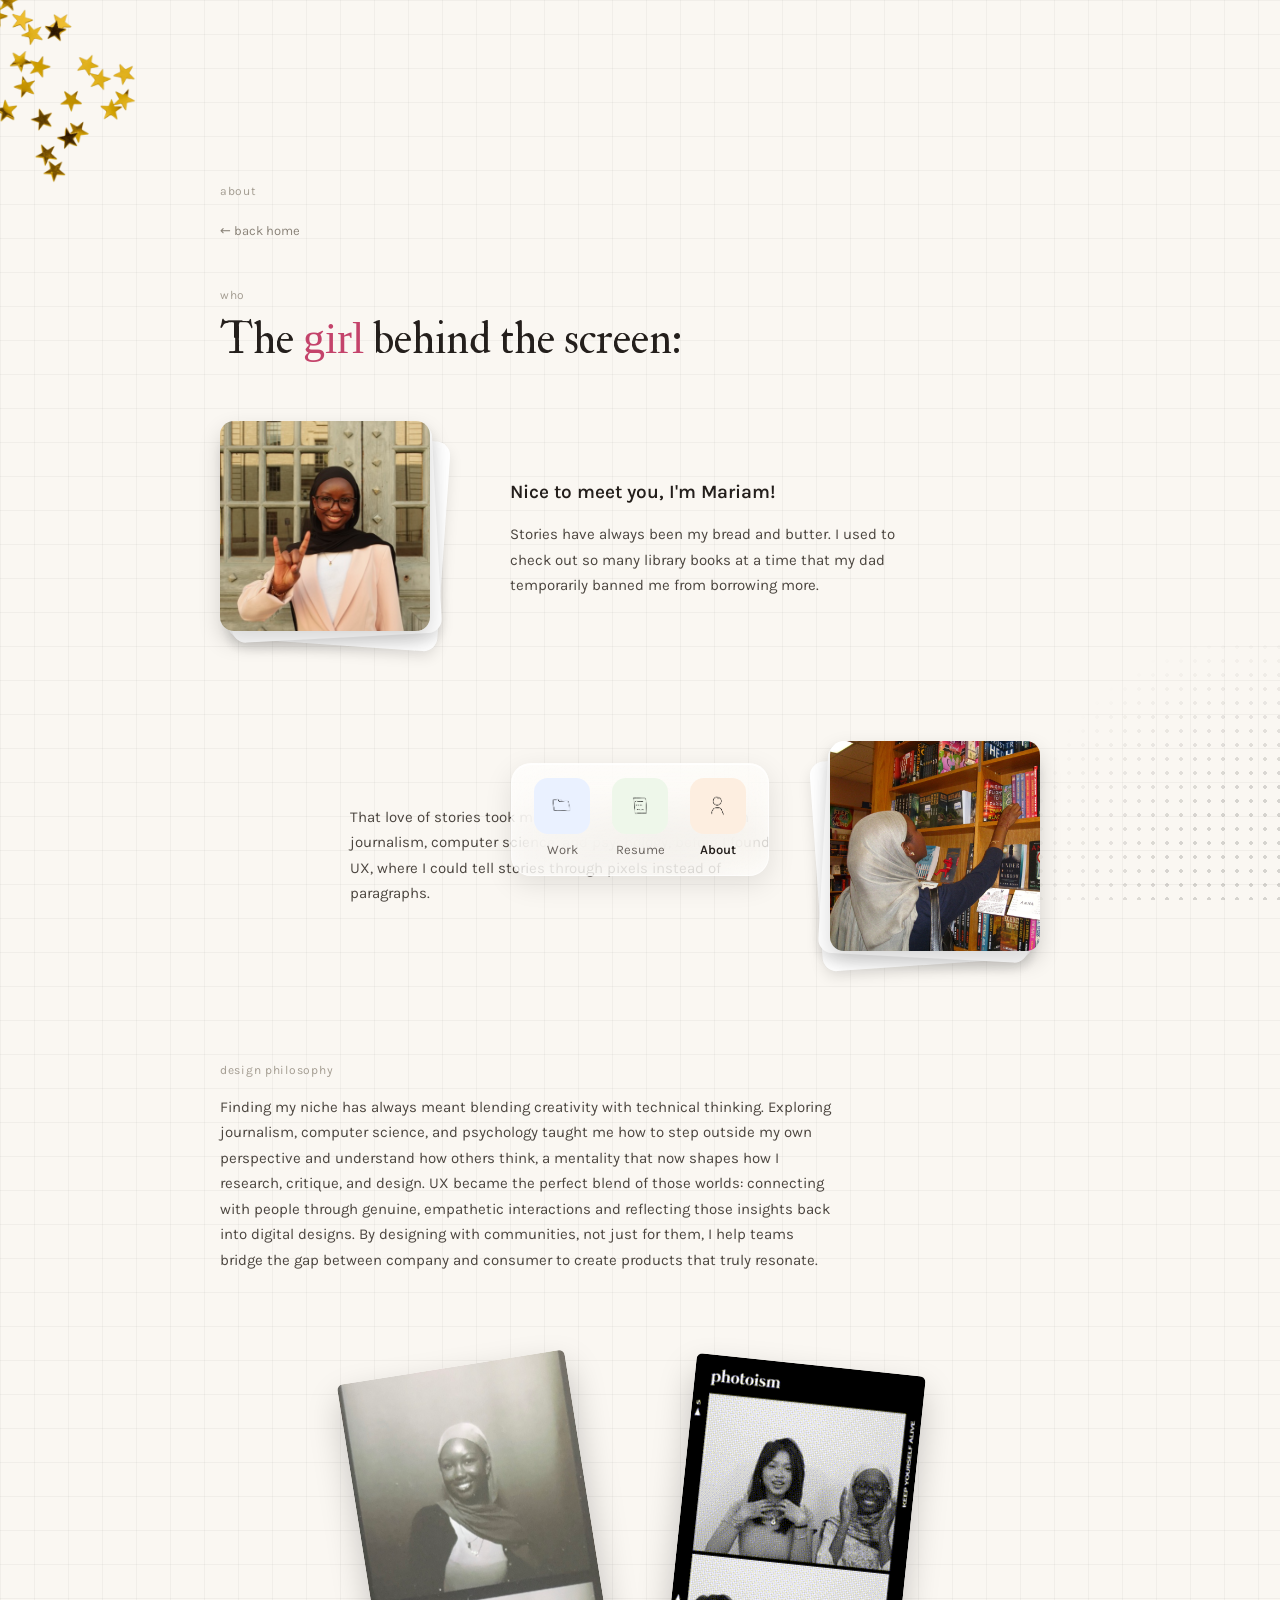
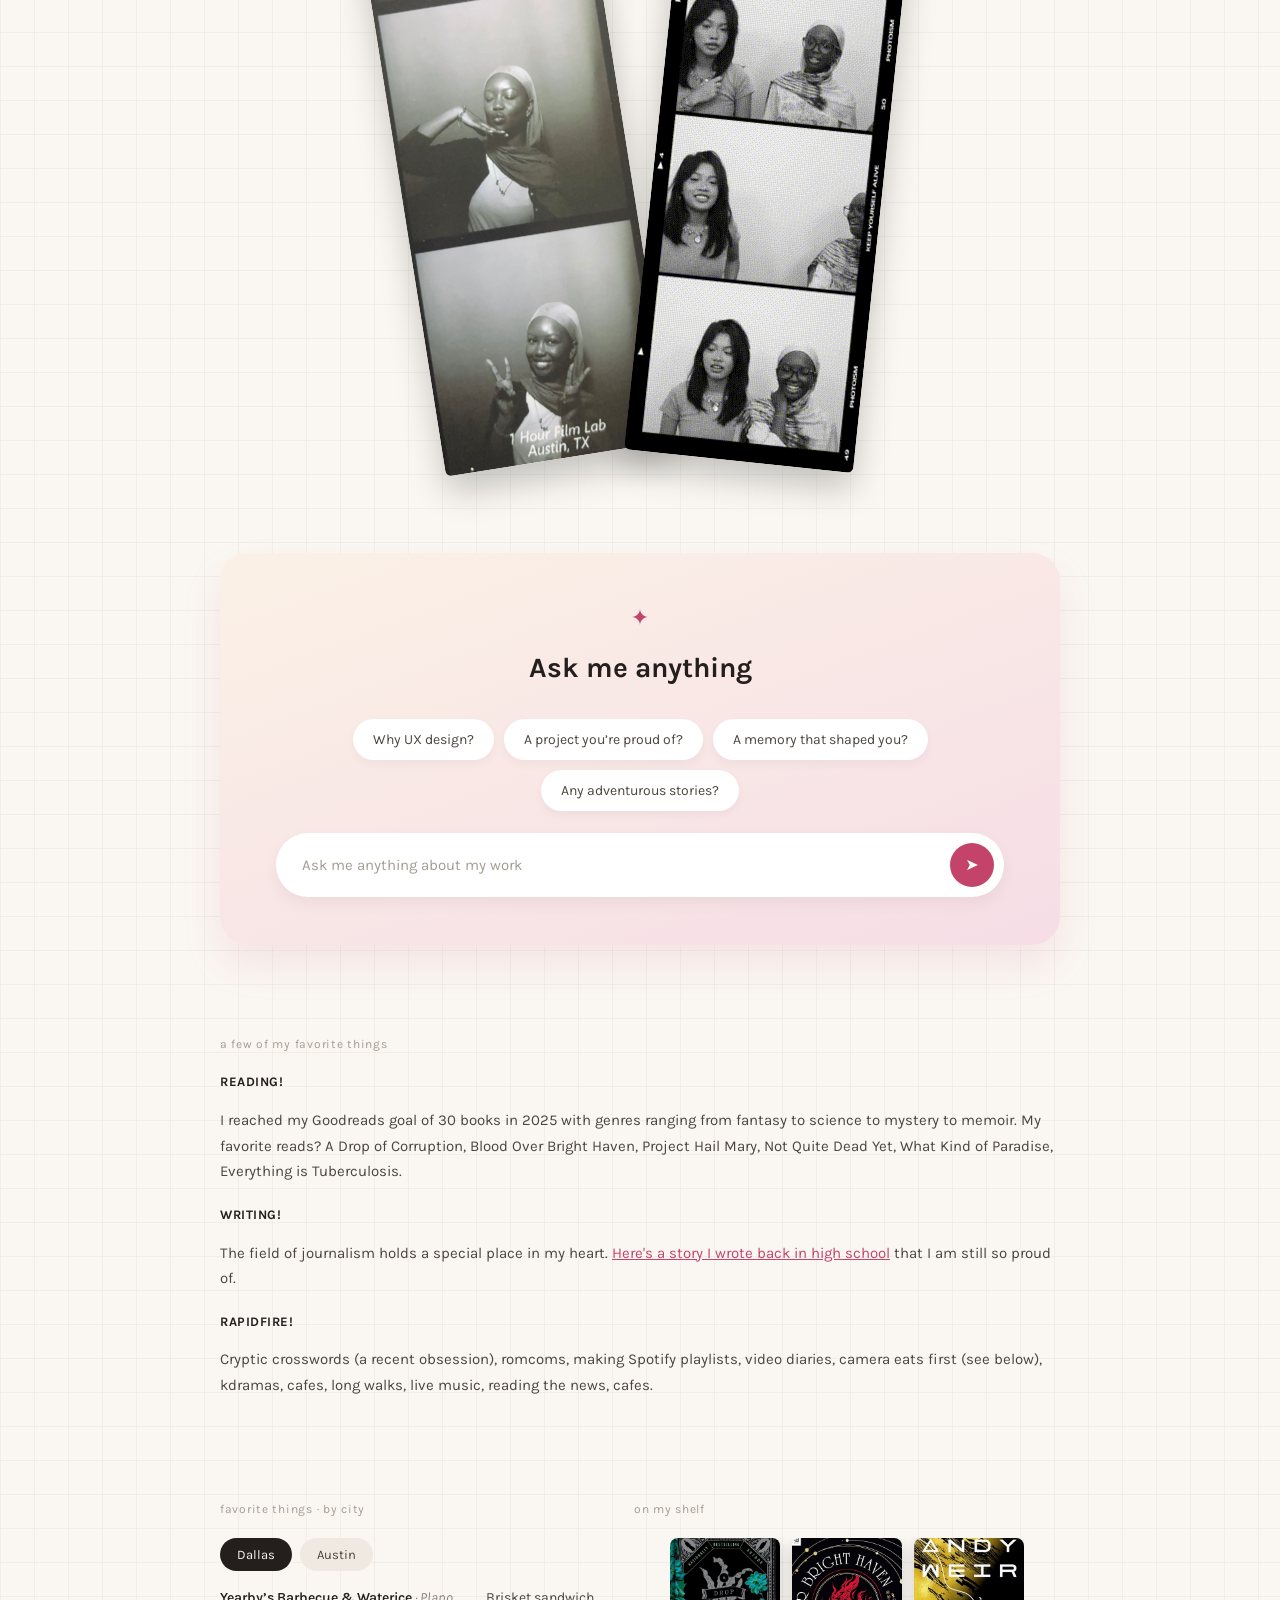
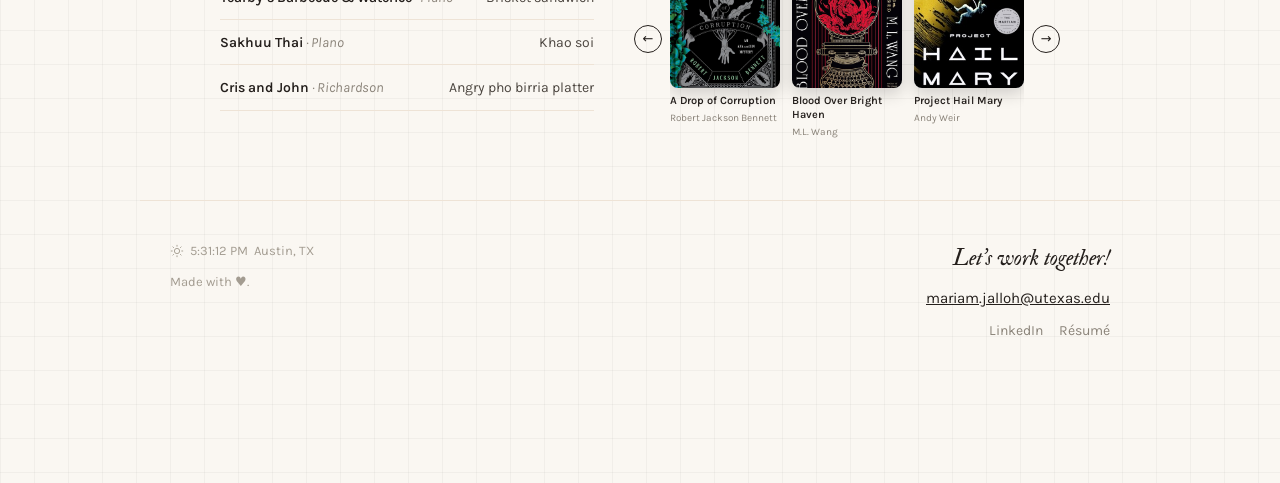
==== commit cf6fb809: "Remove snapshots photo grid, restore photobooth strip/gif pair Co-Authored-By: Claude Sonnet 5 <nore" ====
--- a/about.html
+++ b/about.html
@@ -57,14 +57,12 @@
     <p class="body-text">Finding my niche has always meant blending creativity with technical thinking. Exploring journalism, computer science, and psychology taught me how to step outside my own perspective and understand how others think, a mentality that now shapes how I research, critique, and design. UX became the perfect blend of those worlds: connecting with people through genuine, empathetic interactions and reflecting those insights back into digital designs. By designing with communities, not just for them, I help teams bridge the gap between company and consumer to create products that truly resonate.</p>
   </section>
 
-  <section style="margin-bottom:60px;">
-    <p class="eyebrow" style="margin-bottom:18px;">snapshots</p>
-    <div class="caption-tiles">
-      <div class="caption-tile caption-tile--photo"><img src="assets/about-friends.jpeg" alt="Me and my big"><span>me and my big</span></div>
-      <div class="caption-tile caption-tile--photo"><img src="assets/about-basketball.jpeg" alt="UT basketball"><span>UT basketball alwayss</span></div>
-      <div class="caption-tile caption-tile--photo"><img src="assets/about-cafe.jpeg" alt="Cafes"><span>cafes &lt;3</span></div>
-      <div class="caption-tile caption-tile--photo"><img src="assets/about-concert.jpeg" alt="Sarah Kinsley concert"><span>sarah kinsley concert</span></div>
-      <div class="caption-tile caption-tile--photo"><img src="assets/about-pink-crew.jpeg" alt="Black History Month photoshoot"><span>black history month photoshoot</span></div>
+  <section class="media-pair">
+    <div class="media-pair__item">
+      <img src="assets/about-photo-strip.jpg" alt="Photobooth strip">
+    </div>
+    <div class="media-pair__item">
+      <img src="assets/about-video.gif" alt="Photobooth strip">
     </div>
   </section>
 
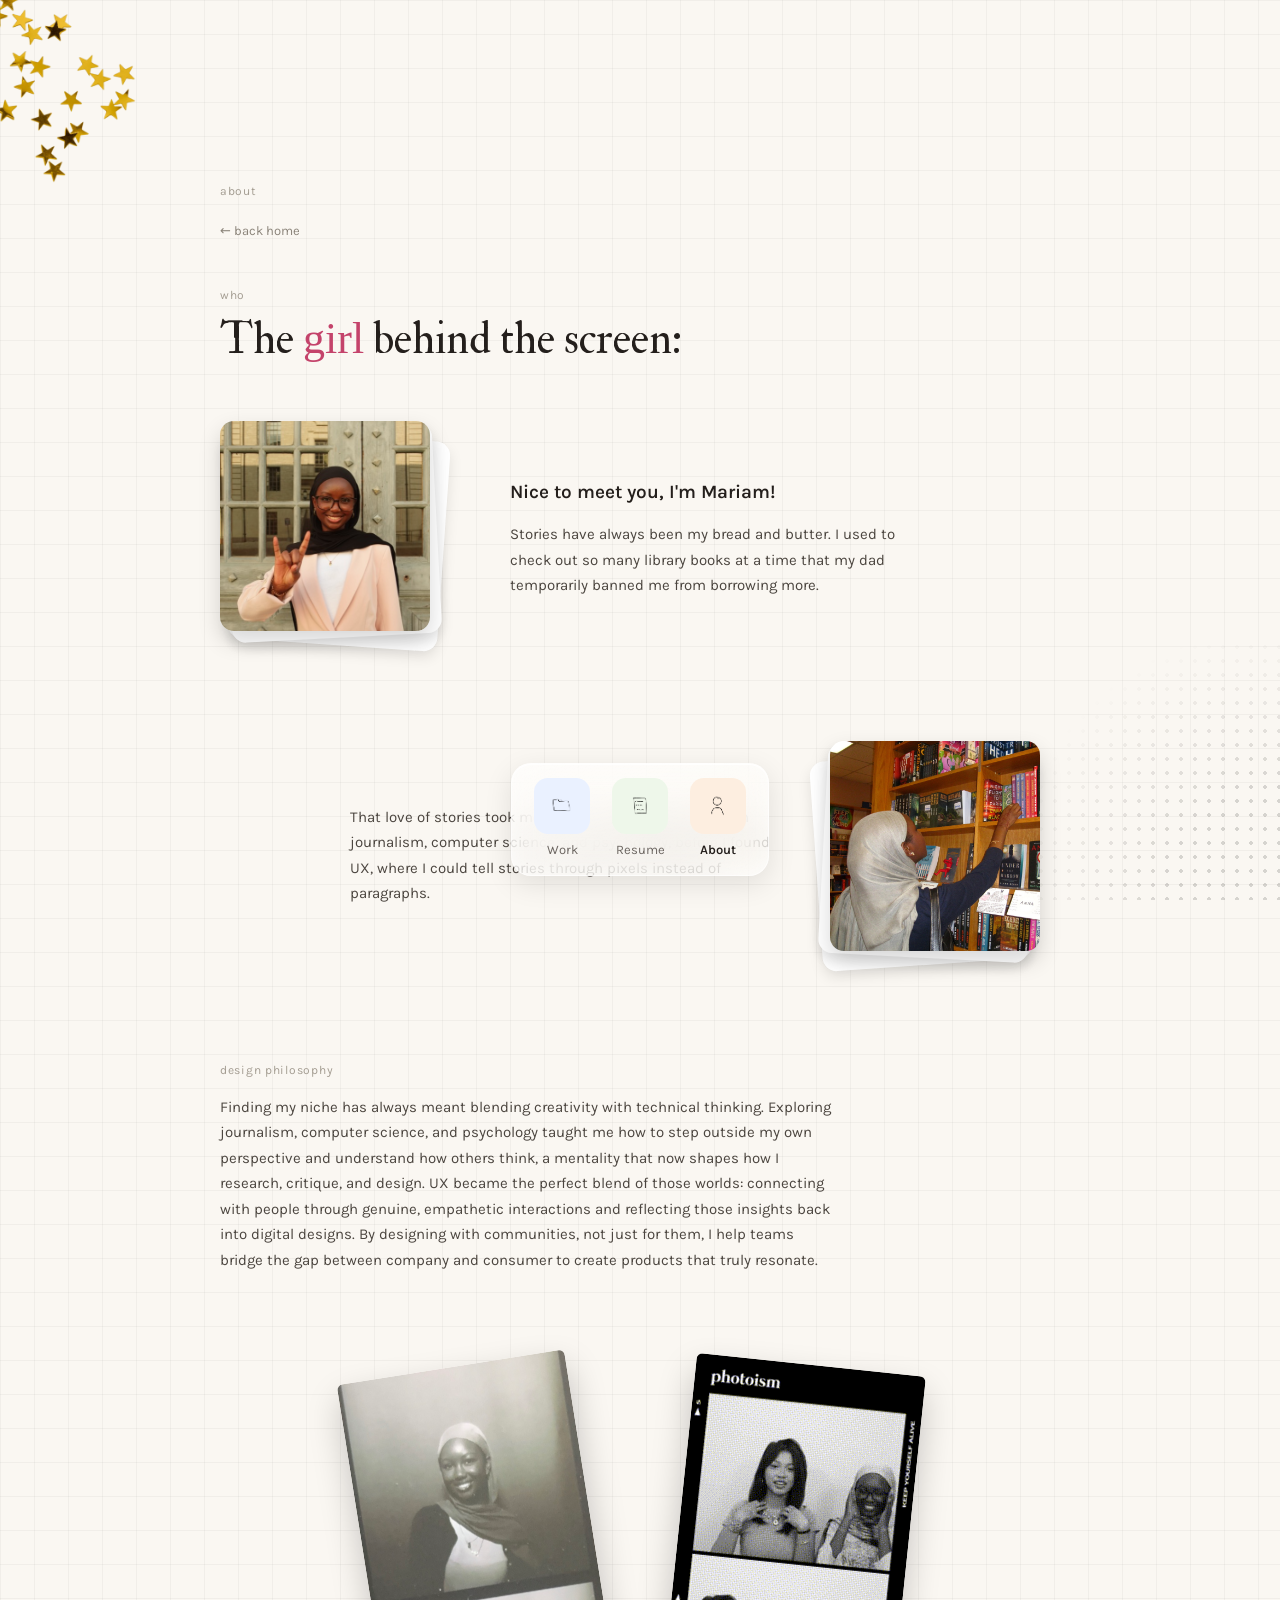
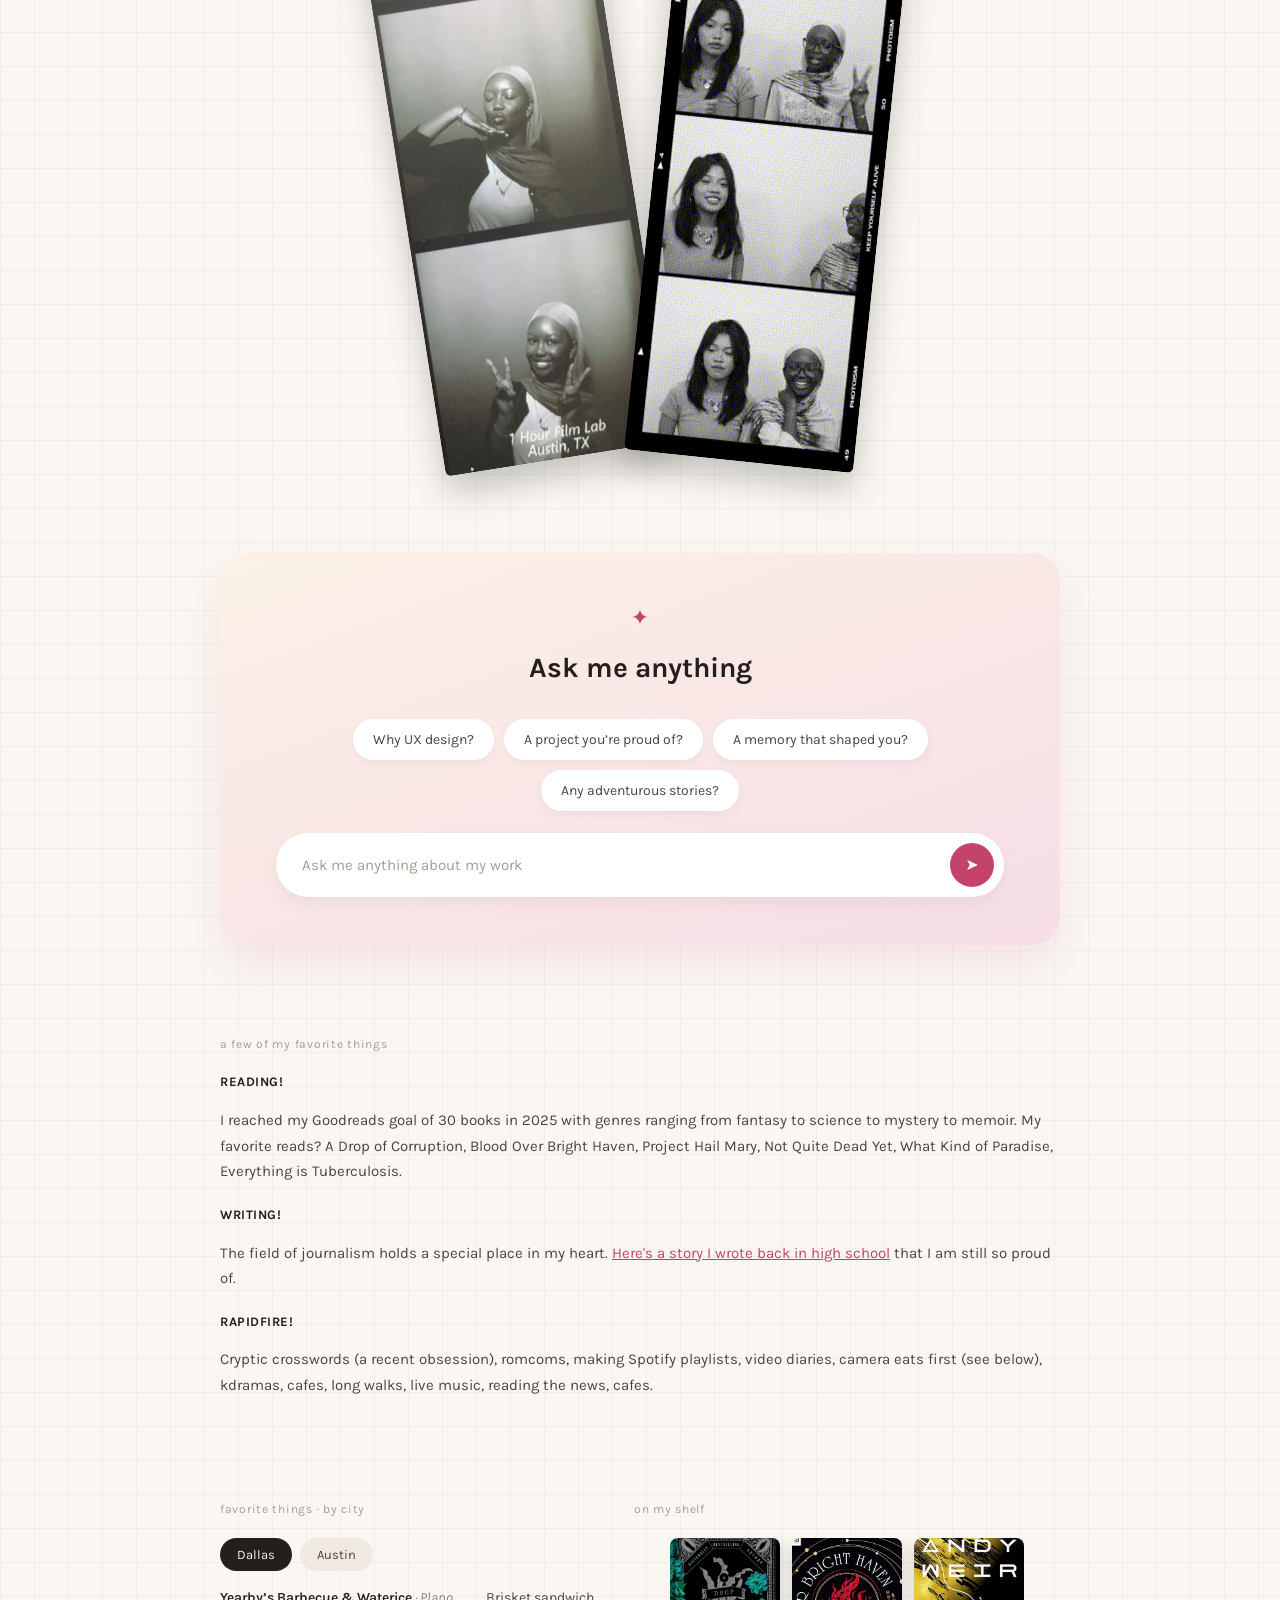
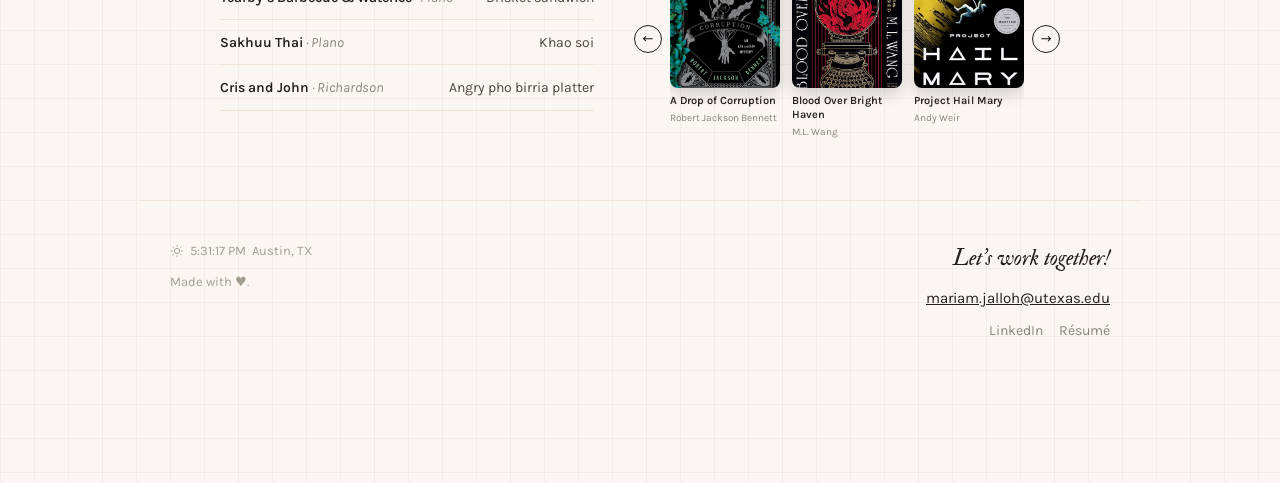
==== commit 9e947900: "Show a real-contact prompt when the AMA input hint is clicked Co-Authored-By: Claude Sonnet 5 <norep" ====
--- a/about.html
+++ b/about.html
@@ -90,7 +90,7 @@
       </div>
 
       <div class="ama__hint">
-        <span>Ask me anything about my work</span>
+        <span data-ama-hint tabindex="0" role="button">Ask me anything about my work</span>
         <span class="ama__send" aria-hidden="true">➤</span>
       </div>
     </div>
--- a/styles.css
+++ b/styles.css
@@ -198,9 +198,7 @@
   position: relative; display: inline-block;
   padding: 2px 10px; border-radius: 999px;
   color: var(--ink);
-  transition: background .2s;
-}
-.pill:hover { background: #fff; }
+}
 
 .hookem-peek {
   position: absolute;
@@ -241,13 +239,13 @@
 .pill-underline { position: relative; }
 .pill-underline::after {
   content: ""; position: absolute;
-  left: 10px; right: 10px; bottom: -3px; height: 2px;
-  background: var(--accent);
-  border-radius: 2px;
-  transform: scaleX(0); transform-origin: left;
-  transition: transform .5s ease;
-}
-.pill-underline:hover::after { transform: scaleX(1); }
+  left: 10px; bottom: -7px; width: 0; height: 8px;
+  background-image: url("data:image/svg+xml,%3Csvg xmlns='http://www.w3.org/2000/svg' width='20' height='8' viewBox='0 0 20 8'%3E%3Cpath d='M0 4 Q5 0 10 4 T20 4' stroke='%23c4436b' stroke-width='1.6' fill='none' stroke-linecap='round'/%3E%3C/svg%3E");
+  background-repeat: repeat-x;
+  background-size: 20px 8px;
+  transition: width .6s ease;
+}
+.pill-underline:hover::after { width: calc(100% - 20px); }
 
 /* --- project grid ------------------------------------------------------ */
 
@@ -1002,3 +1000,25 @@
   }
   .proj-modal__body .cs-main { max-width: 100%; }
 }
+
+/* glass cursor */
+@media (hover: hover) and (pointer: fine) {
+  html, body, a, button, [role="button"] { cursor: none !important; }
+}
+.glass-cursor {
+  position: fixed; top: 0; left: 0;
+  width: 26px; height: 26px;
+  border-radius: 50%;
+  background: radial-gradient(circle at 32% 28%, rgba(255,255,255,.95), rgba(255,255,255,.55) 55%, rgba(255,255,255,.35) 100%);
+  backdrop-filter: blur(3px);
+  -webkit-backdrop-filter: blur(3px);
+  border: 1px solid rgba(255,255,255,.8);
+  box-shadow: 0 6px 14px rgba(36,31,28,.14), 0 1px 2px rgba(36,31,28,.08);
+  pointer-events: none;
+  z-index: 9999;
+  opacity: 0;
+  transition: opacity .2s ease, width .18s ease, height .18s ease;
+  will-change: transform;
+}
+.glass-cursor.is-visible { opacity: 1; }
+.glass-cursor.is-down { width: 20px; height: 20px; }
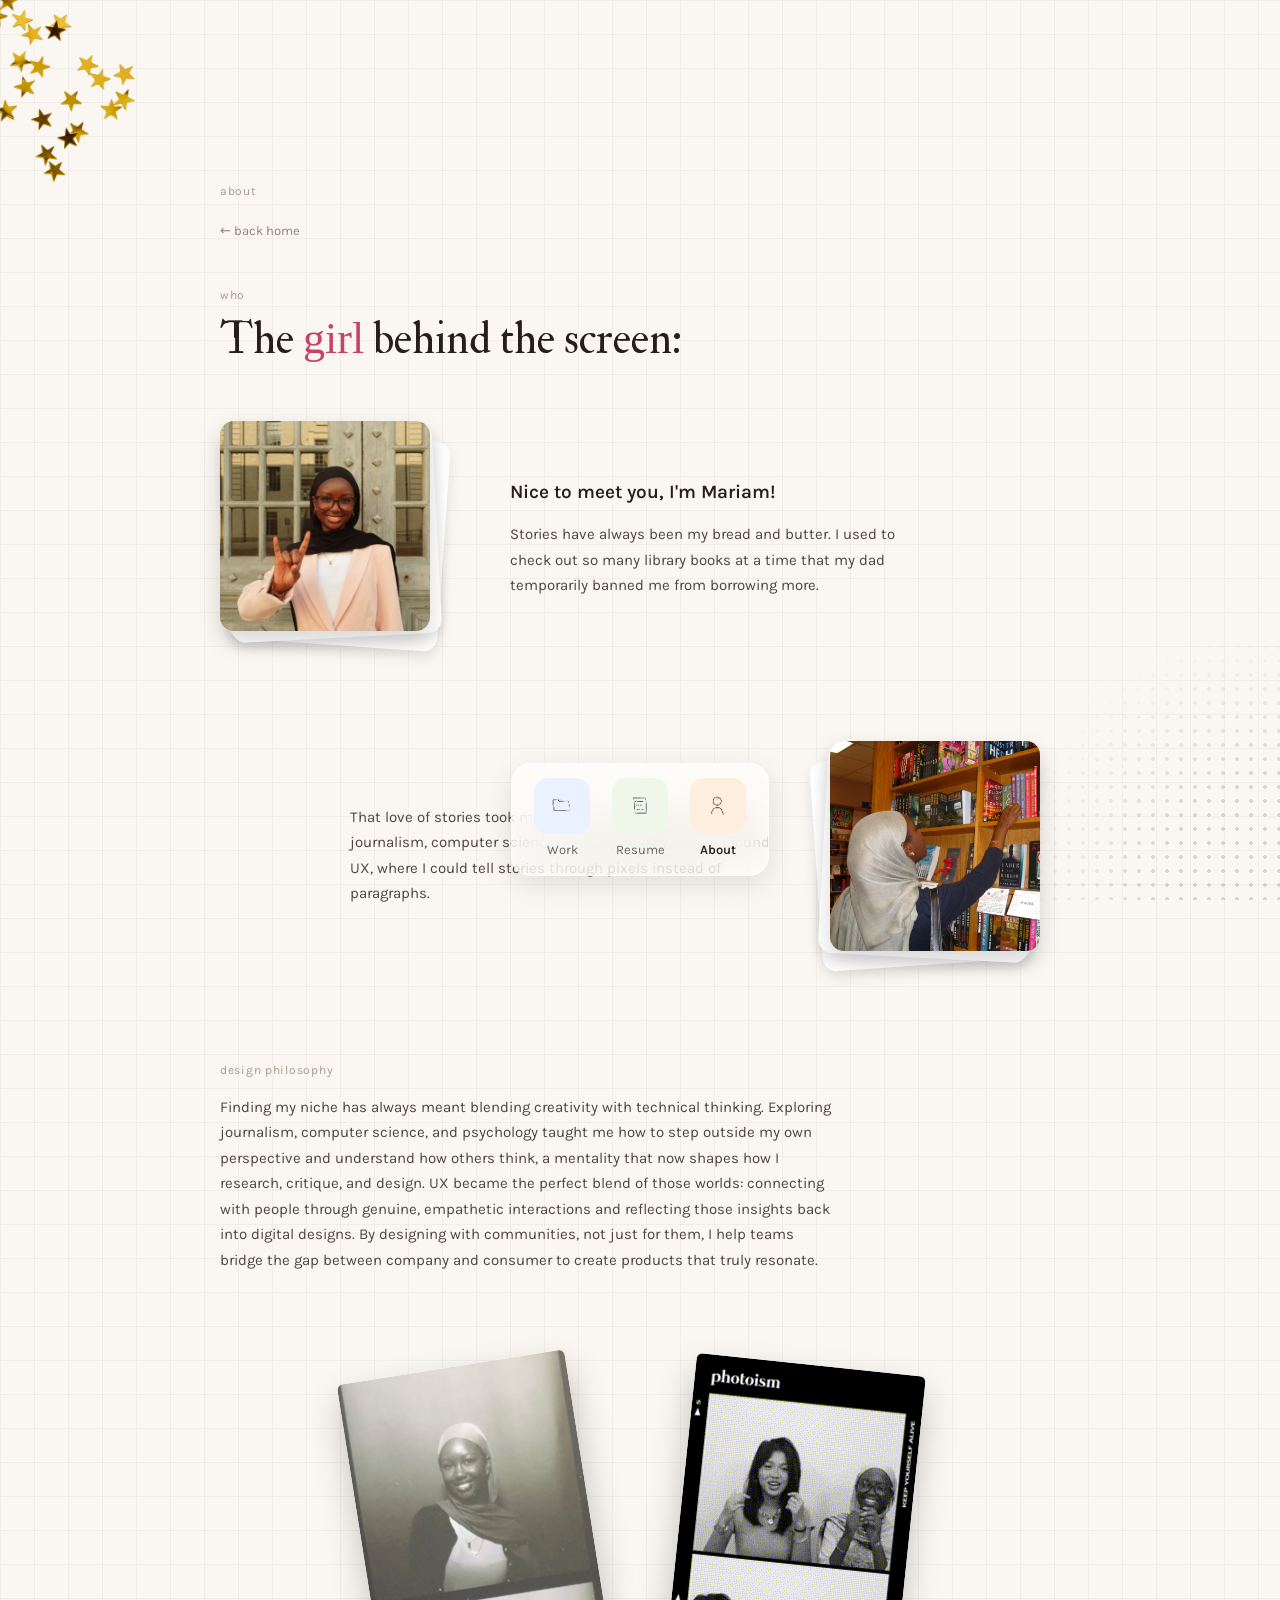
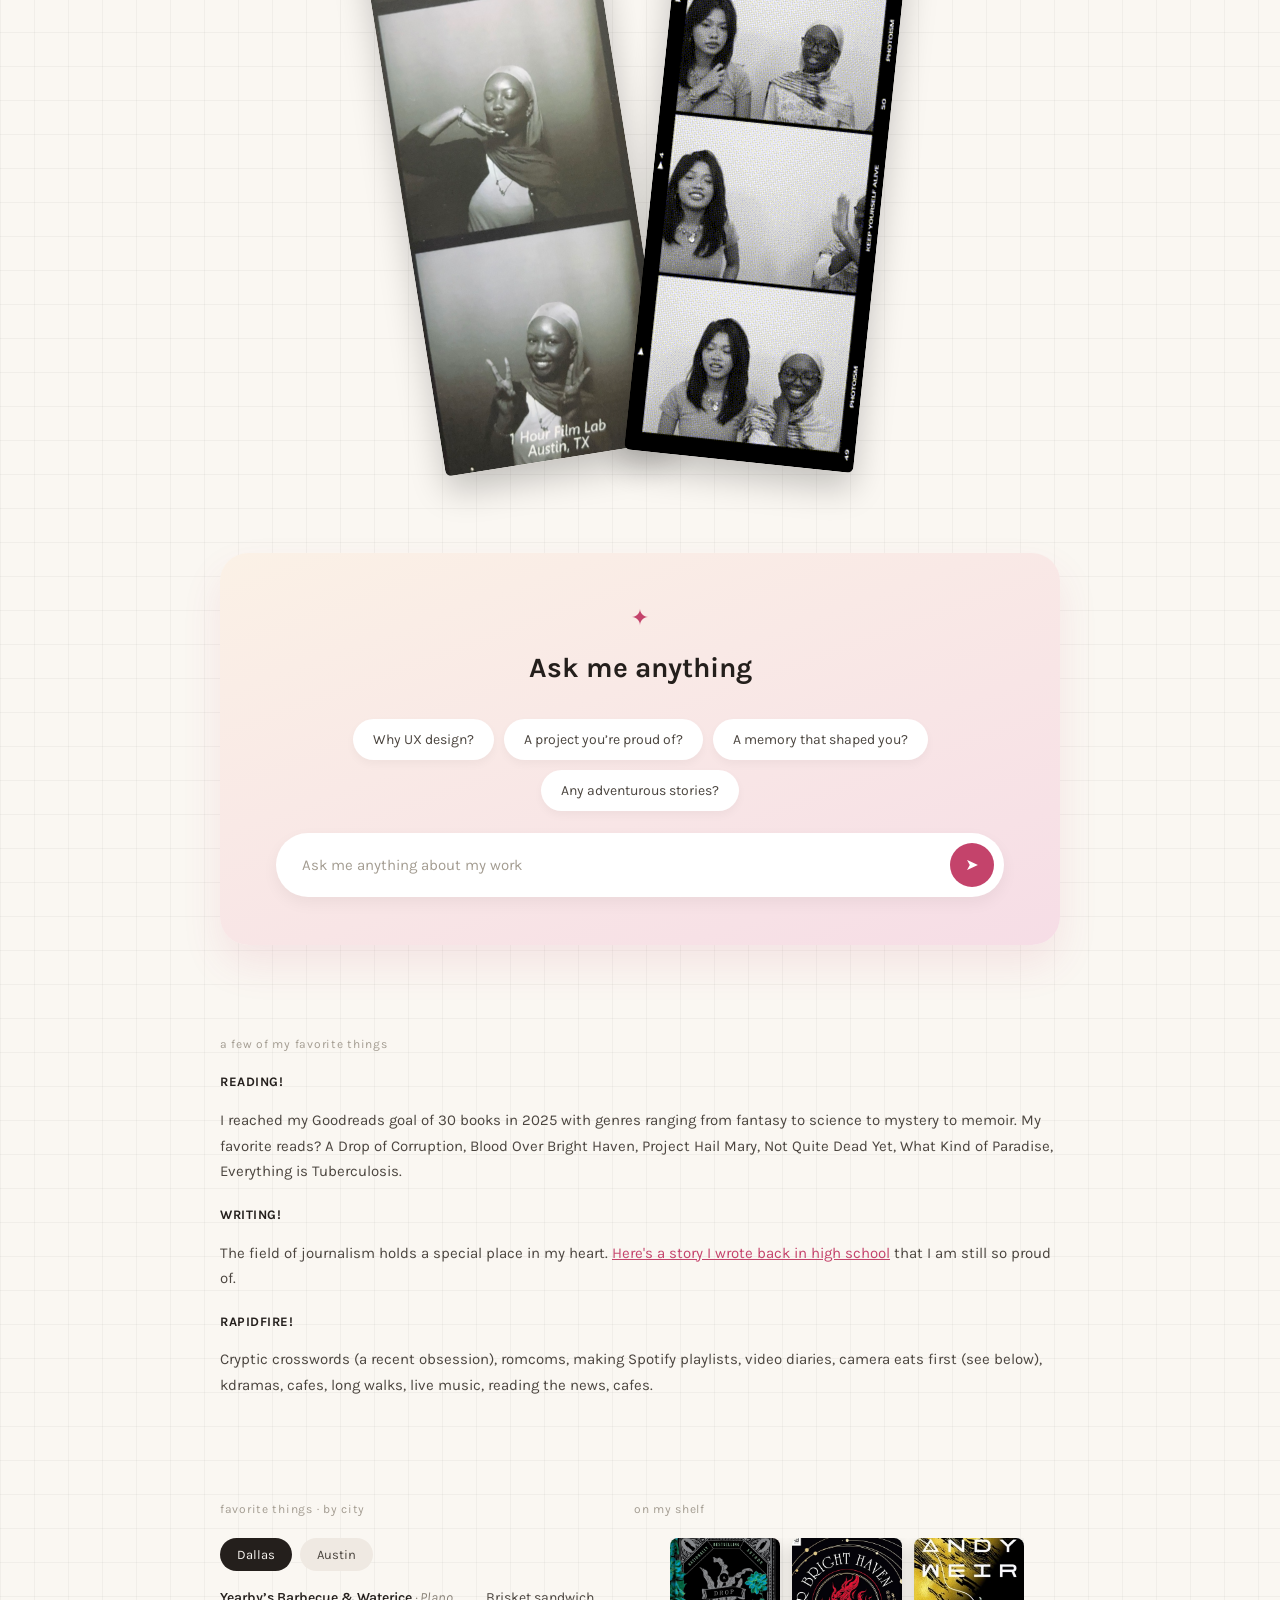
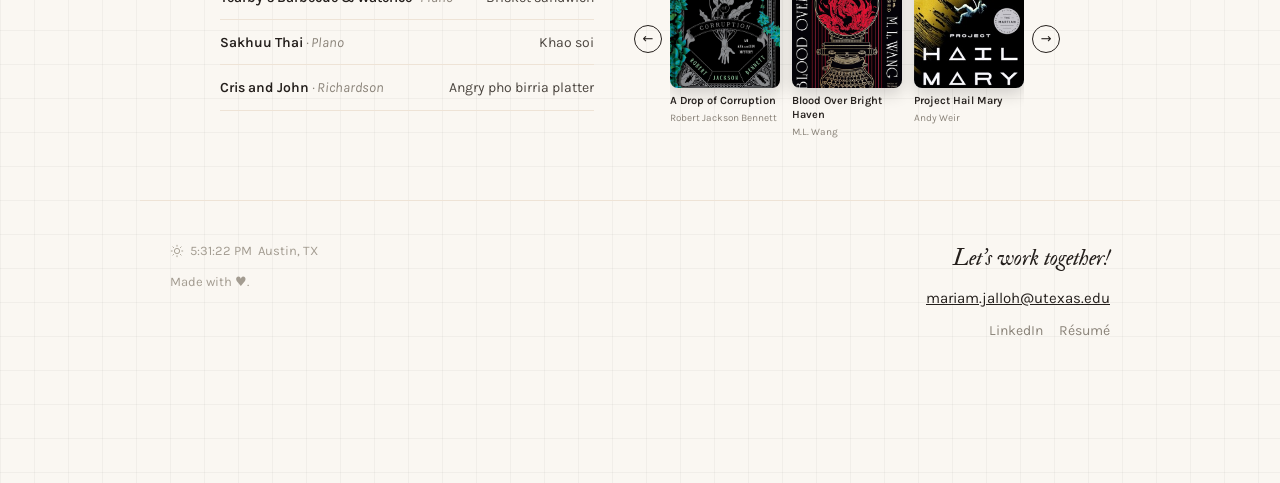
==== commit cc3c7291: "Point LinkedIn footer links to the real profile Co-Authored-By: Claude Sonnet 5 <noreply@anthropic.c" ====
--- a/about.html
+++ b/about.html
@@ -223,7 +223,7 @@
     <div class="footer-cta">Let's work together!</div>
     <a href="mailto:mariam.jalloh@utexas.edu" style="font-size:15px;">mariam.jalloh@utexas.edu</a>
     <div class="footer-links">
-      <a href="https://linkedin.com">LinkedIn</a>
+      <a href="https://www.linkedin.com/in/mariam-jalloh-25a253278" target="_blank" rel="noopener">LinkedIn</a>
       <a href="assets/Mariam_Jalloh_Resume.docx" download>Résumé</a>
     </div>
   </div>
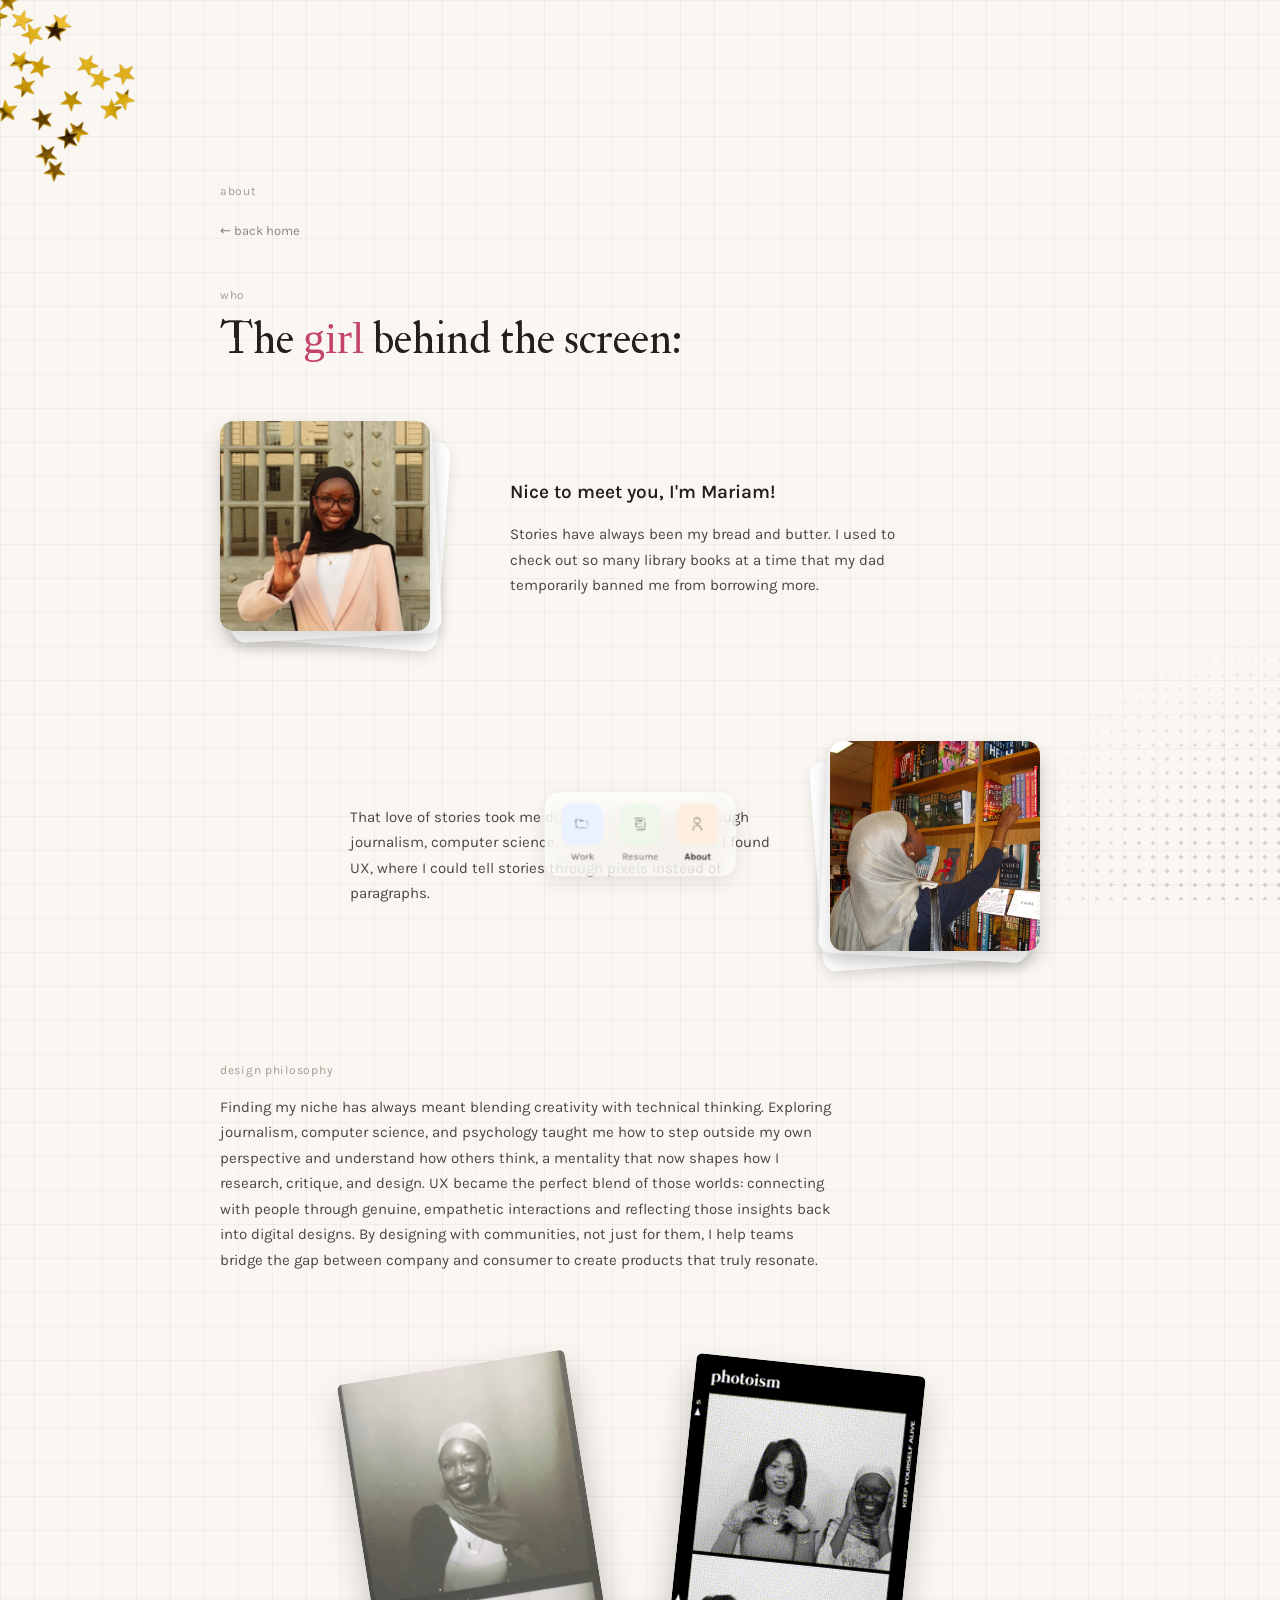
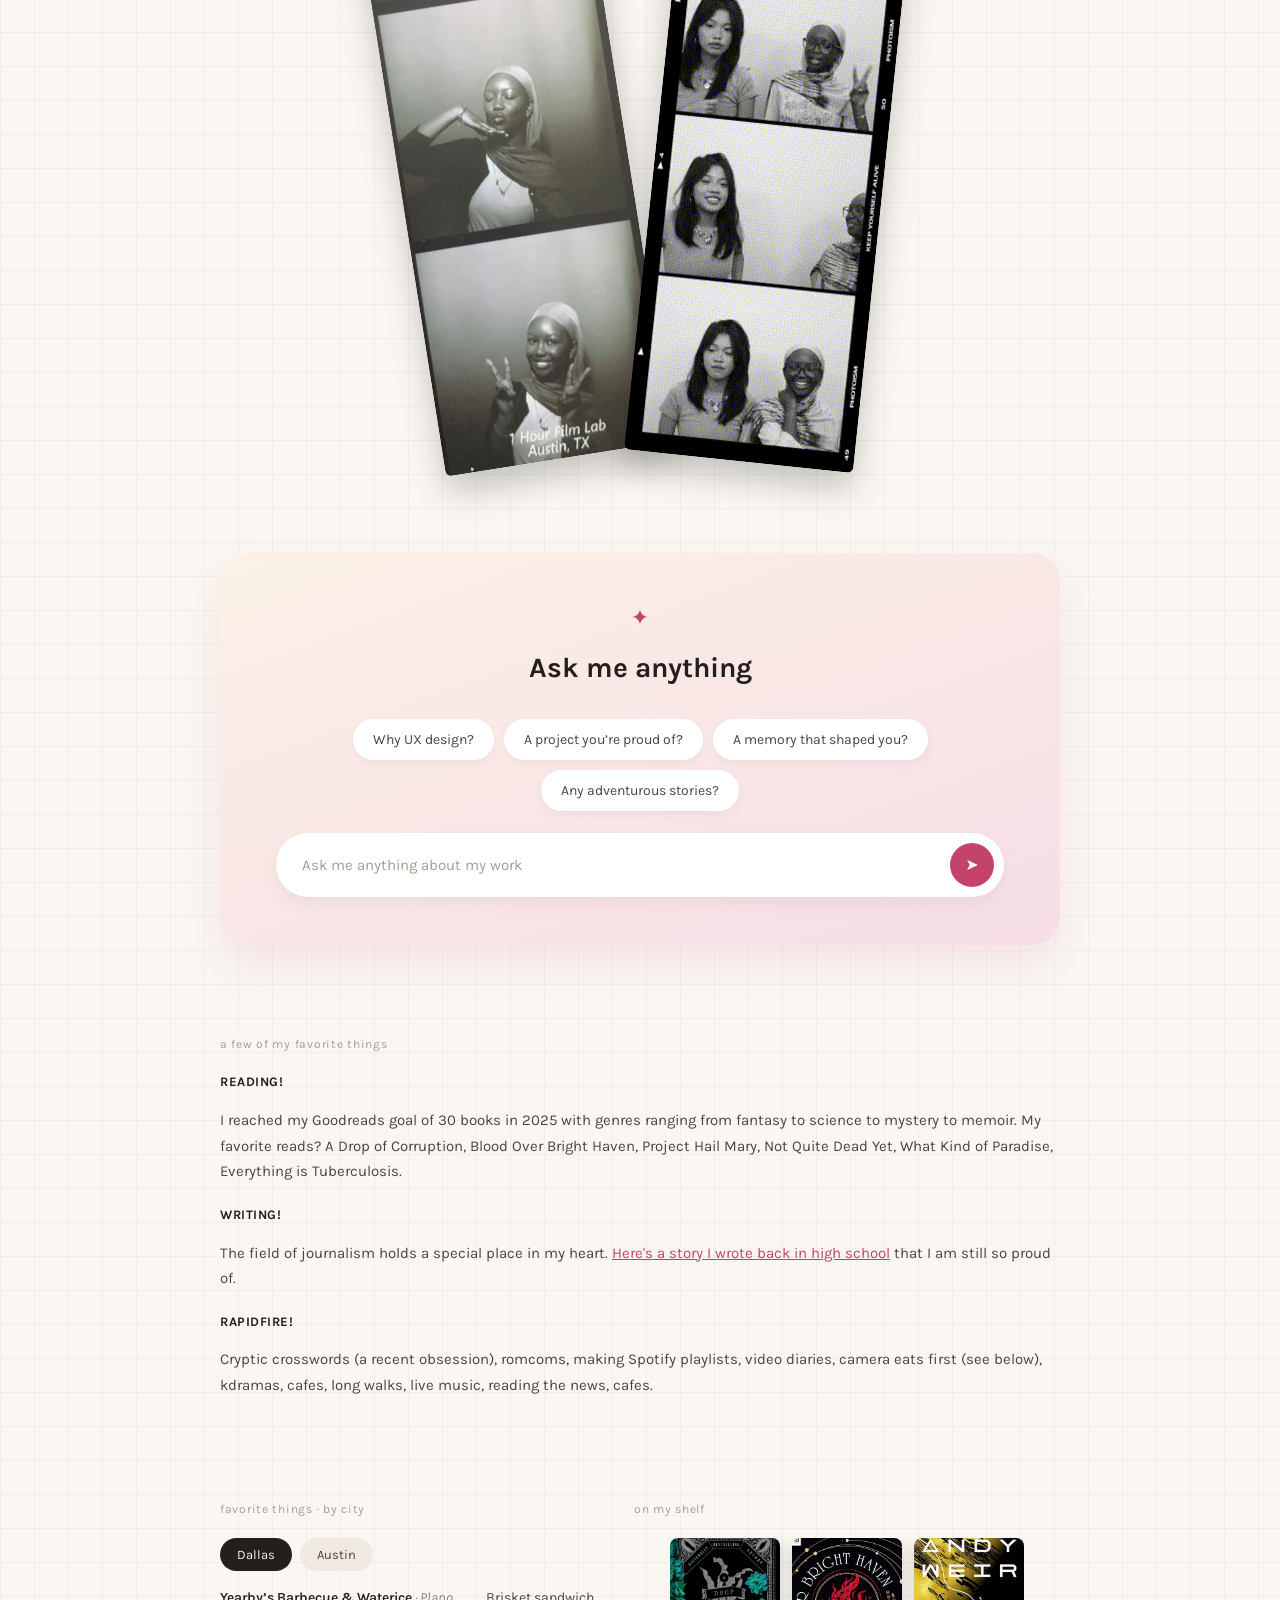
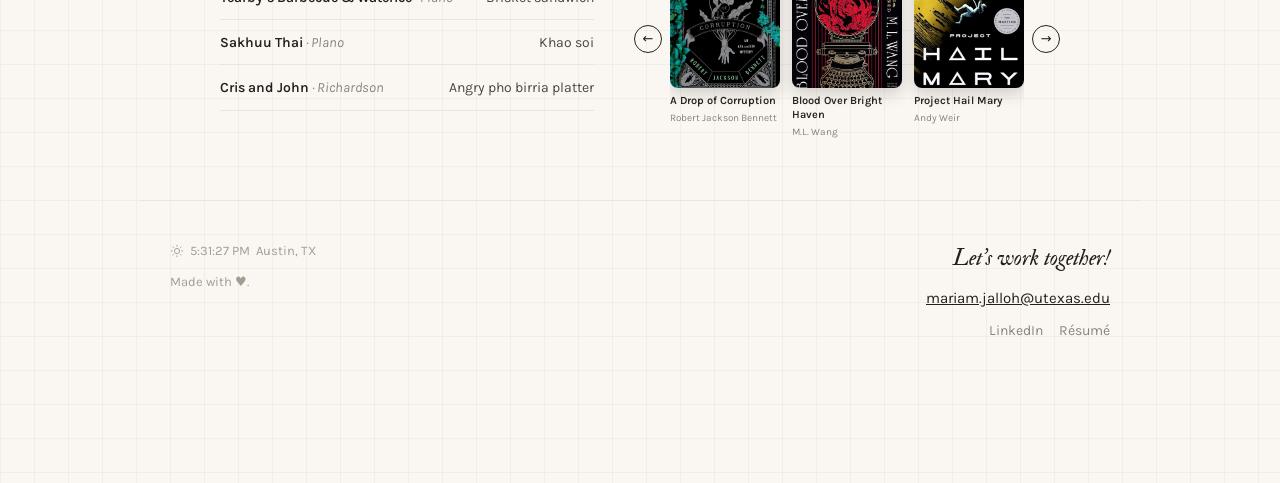
==== commit 5f2423d3: "Add a live weather icon next to the footer clock Fetches current conditions for Austin, TX from Open" ====
--- a/about.html
+++ b/about.html
@@ -202,17 +202,38 @@
     <div class="footer-clock">
       <svg data-clock-sun width="14" height="14" viewBox="0 0 24 24" fill="none" stroke="currentColor" stroke-width="1.6" aria-hidden="true">
         <circle cx="12" cy="12" r="4.5"></circle>
-        <line x1="12" y1="1.5" x2="12" y2="4.5"></line>
-        <line x1="12" y1="19.5" x2="12" y2="22.5"></line>
-        <line x1="1.5" y1="12" x2="4.5" y2="12"></line>
-        <line x1="19.5" y1="12" x2="22.5" y2="12"></line>
-        <line x1="4.5" y1="4.5" x2="6.6" y2="6.6"></line>
-        <line x1="17.4" y1="17.4" x2="19.5" y2="19.5"></line>
-        <line x1="4.5" y1="19.5" x2="6.6" y2="17.4"></line>
-        <line x1="17.4" y1="6.6" x2="19.5" y2="4.5"></line>
+        <g class="wx-sun-rays">
+          <line x1="12" y1="1.5" x2="12" y2="4.5"></line>
+          <line x1="12" y1="19.5" x2="12" y2="22.5"></line>
+          <line x1="1.5" y1="12" x2="4.5" y2="12"></line>
+          <line x1="19.5" y1="12" x2="22.5" y2="12"></line>
+          <line x1="4.5" y1="4.5" x2="6.6" y2="6.6"></line>
+          <line x1="17.4" y1="17.4" x2="19.5" y2="19.5"></line>
+          <line x1="4.5" y1="19.5" x2="6.6" y2="17.4"></line>
+          <line x1="17.4" y1="6.6" x2="19.5" y2="4.5"></line>
+        </g>
       </svg>
       <svg data-clock-moon hidden width="14" height="14" viewBox="0 0 24 24" fill="none" stroke="currentColor" stroke-width="1.6" aria-hidden="true">
         <path d="M20 14.5A8.5 8.5 0 1 1 9.5 4a7 7 0 0 0 10.5 10.5z"></path>
+      </svg>
+      <svg data-weather-cloud hidden width="14" height="14" viewBox="0 0 24 24" fill="none" stroke="currentColor" stroke-width="1.6" aria-hidden="true">
+        <path d="M7 18h10.5a3.5 3.5 0 0 0 .5-6.96A5.5 5.5 0 0 0 7.6 9.5 4 4 0 0 0 7 18z"></path>
+      </svg>
+      <svg data-weather-rain hidden width="14" height="14" viewBox="0 0 24 24" fill="none" stroke="currentColor" stroke-width="1.6" aria-hidden="true">
+        <path d="M7 14.5h10a3.2 3.2 0 0 0 .4-6.38A5 5 0 0 0 7.55 6 3.6 3.6 0 0 0 7 14.5z"></path>
+        <g class="wx-rain-drops">
+          <line x1="8.5" y1="17" x2="7.5" y2="20.5" class="wx-drop wx-drop-1"></line>
+          <line x1="12.5" y1="17" x2="11.5" y2="20.5" class="wx-drop wx-drop-2"></line>
+          <line x1="16.5" y1="17" x2="15.5" y2="20.5" class="wx-drop wx-drop-3"></line>
+        </g>
+      </svg>
+      <svg data-weather-snow hidden width="14" height="14" viewBox="0 0 24 24" fill="none" stroke="currentColor" stroke-width="1.6" aria-hidden="true">
+        <path d="M7 14.5h10a3.2 3.2 0 0 0 .4-6.38A5 5 0 0 0 7.55 6 3.6 3.6 0 0 0 7 14.5z"></path>
+        <g class="wx-snow-dots" fill="currentColor" stroke="none">
+          <circle cx="8.5" cy="18" r="1" class="wx-dot wx-dot-1"></circle>
+          <circle cx="12.5" cy="19.5" r="1" class="wx-dot wx-dot-2"></circle>
+          <circle cx="16" cy="18" r="1" class="wx-dot wx-dot-3"></circle>
+        </g>
       </svg>
       <span data-clock></span>
       <span>Austin, TX</span>
--- a/styles.css
+++ b/styles.css
@@ -40,7 +40,7 @@
 
 * { box-sizing: border-box; }
 
-html { scroll-behavior: smooth; }
+html { scroll-behavior: smooth; overflow-x: hidden; }
 
 body {
   margin: 0;
@@ -232,6 +232,7 @@
 .hero-spot:hover .hero-spot__media { opacity: 1; transform: scale(1) rotate(-2deg); }
 .hero-spot__media video,
 .hero-spot__media img { width: 100%; height: 100%; object-fit: cover; }
+.hero-spot--sketch .hero-spot__media img { object-position: center 15%; }
 @media (max-width: 900px) {
   .hero-spot { display: none; }
 }
@@ -334,6 +335,10 @@
   border: 1px solid #ffffffa0;
   box-shadow: 0 8px 28px rgba(0,0,0,.10), inset 0 1px 0 #ffffffcc, inset 0 -6px 14px #ffffff40;
   pointer-events: auto;
+  transform: scale(1);
+  transform-origin: center bottom;
+  transition: transform .25s ease;
+  will-change: transform;
 }
 
 .dock__item {
@@ -353,6 +358,11 @@
 .dock__icon--about  { background: #fdeee0; }
 .dock__label { font-size: 13px; color: var(--muted-2); }
 .dock__item[aria-current="page"] .dock__label { color: var(--ink); font-weight: 600; }
+
+/* shrink once scrolled off the top of the home hero, or on any non-home page —
+   a single transform scale instead of animating width/height/padding keeps
+   this smooth (compositor-only) instead of forcing layout on every scroll frame */
+.dock.is-compact .dock__bar { transform: scale(.74); }
 
 /* --- about page -------------------------------------------------------- */
 
@@ -781,6 +791,30 @@
 .insight__title { font-size: 20px; font-weight: 700; line-height: 1.2; }
 .insight__note  { font-size: 14px; color: var(--muted); margin-top: 6px; line-height: 1.5; }
 
+/* hover to expand one card and shrink its neighbors, matching the original
+   Claude Design behavior — only on devices that actually have hover, so
+   touch visitors still get the note text without needing a tap-hover */
+@media (hover: hover) and (pointer: fine) {
+  .insight-row { flex-wrap: nowrap; height: 190px; }
+  .insight {
+    min-width: 0; overflow: hidden;
+    cursor: pointer;
+    transition: flex-grow .4s cubic-bezier(.4,0,.2,1);
+  }
+  .insight-row:hover .insight { flex-grow: 1; }
+  .insight-row .insight:hover { flex-grow: 6; }
+  .insight__title { transition: font-size .3s ease; }
+  .insight-row:hover .insight:not(:hover) .insight__title { font-size: 15px; }
+  .insight__note {
+    opacity: 0; white-space: nowrap; overflow: hidden; text-overflow: ellipsis;
+    transition: opacity .1s ease;
+  }
+  .insight:hover .insight__note {
+    opacity: 1; white-space: normal; overflow: visible;
+    transition: opacity .3s ease .1s;
+  }
+}
+
 .card-row { display: flex; gap: 12px; flex-wrap: wrap; margin-top: 6px; }
 .num-card {
   flex: 1; min-width: 150px;
@@ -818,10 +852,10 @@
   background: #fff; overflow: hidden;
   flex-shrink: 0; margin: 10px auto 0;
   display: flex; align-items: center; justify-content: center;
-  text-align: center; padding: 20px;
+  text-align: center;
 }
 .phone img { width: 100%; height: 100%; object-fit: cover; }
-.phone__placeholder { font-size: 13px; color: var(--muted-4); line-height: 1.6; }
+.phone__placeholder { font-size: 13px; color: var(--muted-4); line-height: 1.6; padding: 20px; }
 
 .shot-row { display: flex; gap: 16px; flex-wrap: wrap; align-items: flex-start; margin-top: 10px; }
 .shot { display: flex; flex-direction: column; gap: 6px; width: 220px; }
@@ -1003,7 +1037,7 @@
 
 /* glass cursor */
 @media (hover: hover) and (pointer: fine) {
-  html, body, a, button, [role="button"] { cursor: none !important; }
+  * { cursor: none !important; }
 }
 .glass-cursor {
   position: fixed; top: 0; left: 0;
@@ -1022,3 +1056,43 @@
 }
 .glass-cursor.is-visible { opacity: 1; }
 .glass-cursor.is-down { width: 20px; height: 20px; }
+
+/* footer weather icon */
+.wx-sun-rays {
+  transform-origin: 12px 12px;
+  animation: wx-sun-pulse 2.2s ease-in-out infinite;
+}
+@keyframes wx-sun-pulse {
+  0%, 100% { transform: scale(.82); opacity: .55; }
+  50%      { transform: scale(1.05); opacity: 1; }
+}
+
+.wx-drop {
+  opacity: 0;
+  animation: wx-rain-fall 1.1s linear infinite;
+}
+.wx-drop-1 { animation-delay: 0s; }
+.wx-drop-2 { animation-delay: .25s; }
+.wx-drop-3 { animation-delay: .5s; }
+@keyframes wx-rain-fall {
+  0%   { transform: translateY(-3px); opacity: 0; }
+  20%  { opacity: 1; }
+  80%  { opacity: 1; }
+  100% { transform: translateY(3px); opacity: 0; }
+}
+
+.wx-dot {
+  opacity: .85;
+  animation: wx-snow-drift 3s ease-in-out infinite;
+}
+.wx-dot-1 { animation-delay: 0s; }
+.wx-dot-2 { animation-delay: .7s; }
+.wx-dot-3 { animation-delay: 1.4s; }
+@keyframes wx-snow-drift {
+  0%, 100% { transform: translate(0, -1px); }
+  50%      { transform: translate(1.2px, 2px); }
+}
+
+@media (prefers-reduced-motion: reduce) {
+  .wx-sun-rays, .wx-drop, .wx-dot { animation: none; }
+}
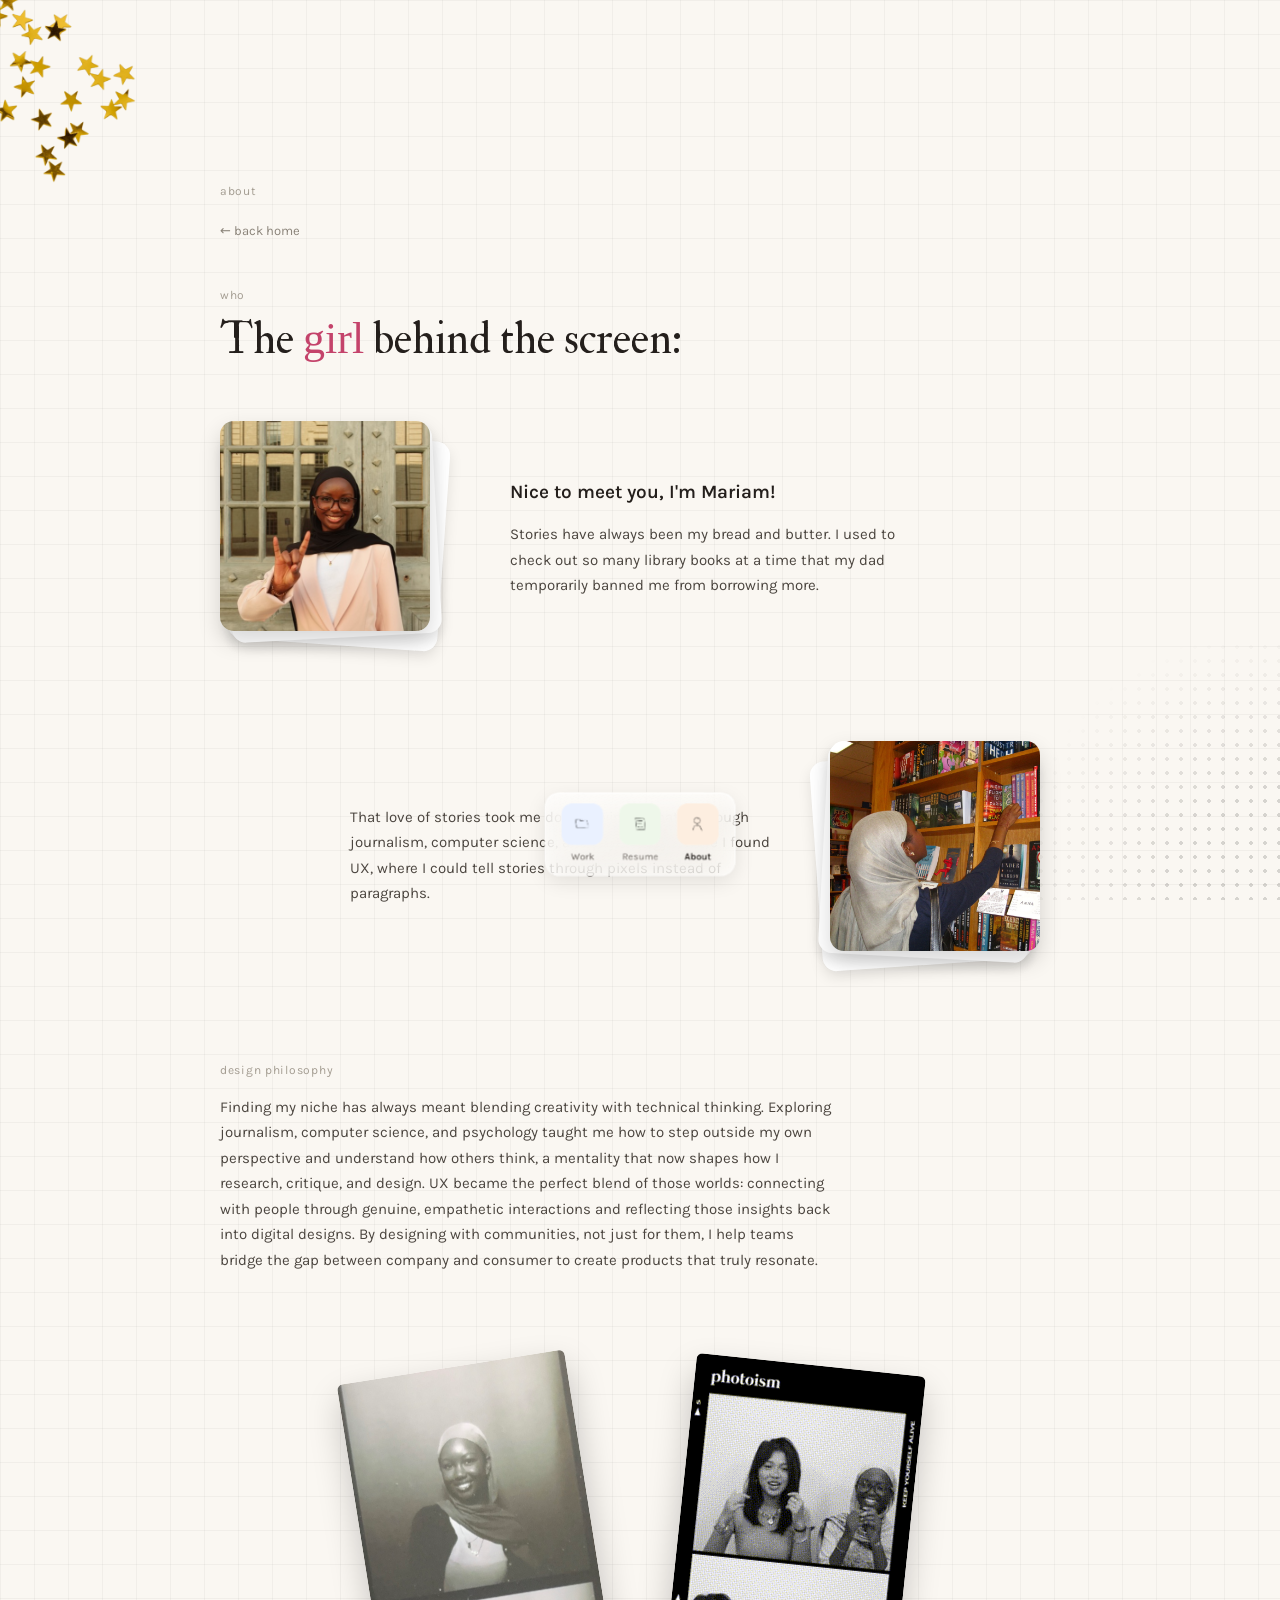
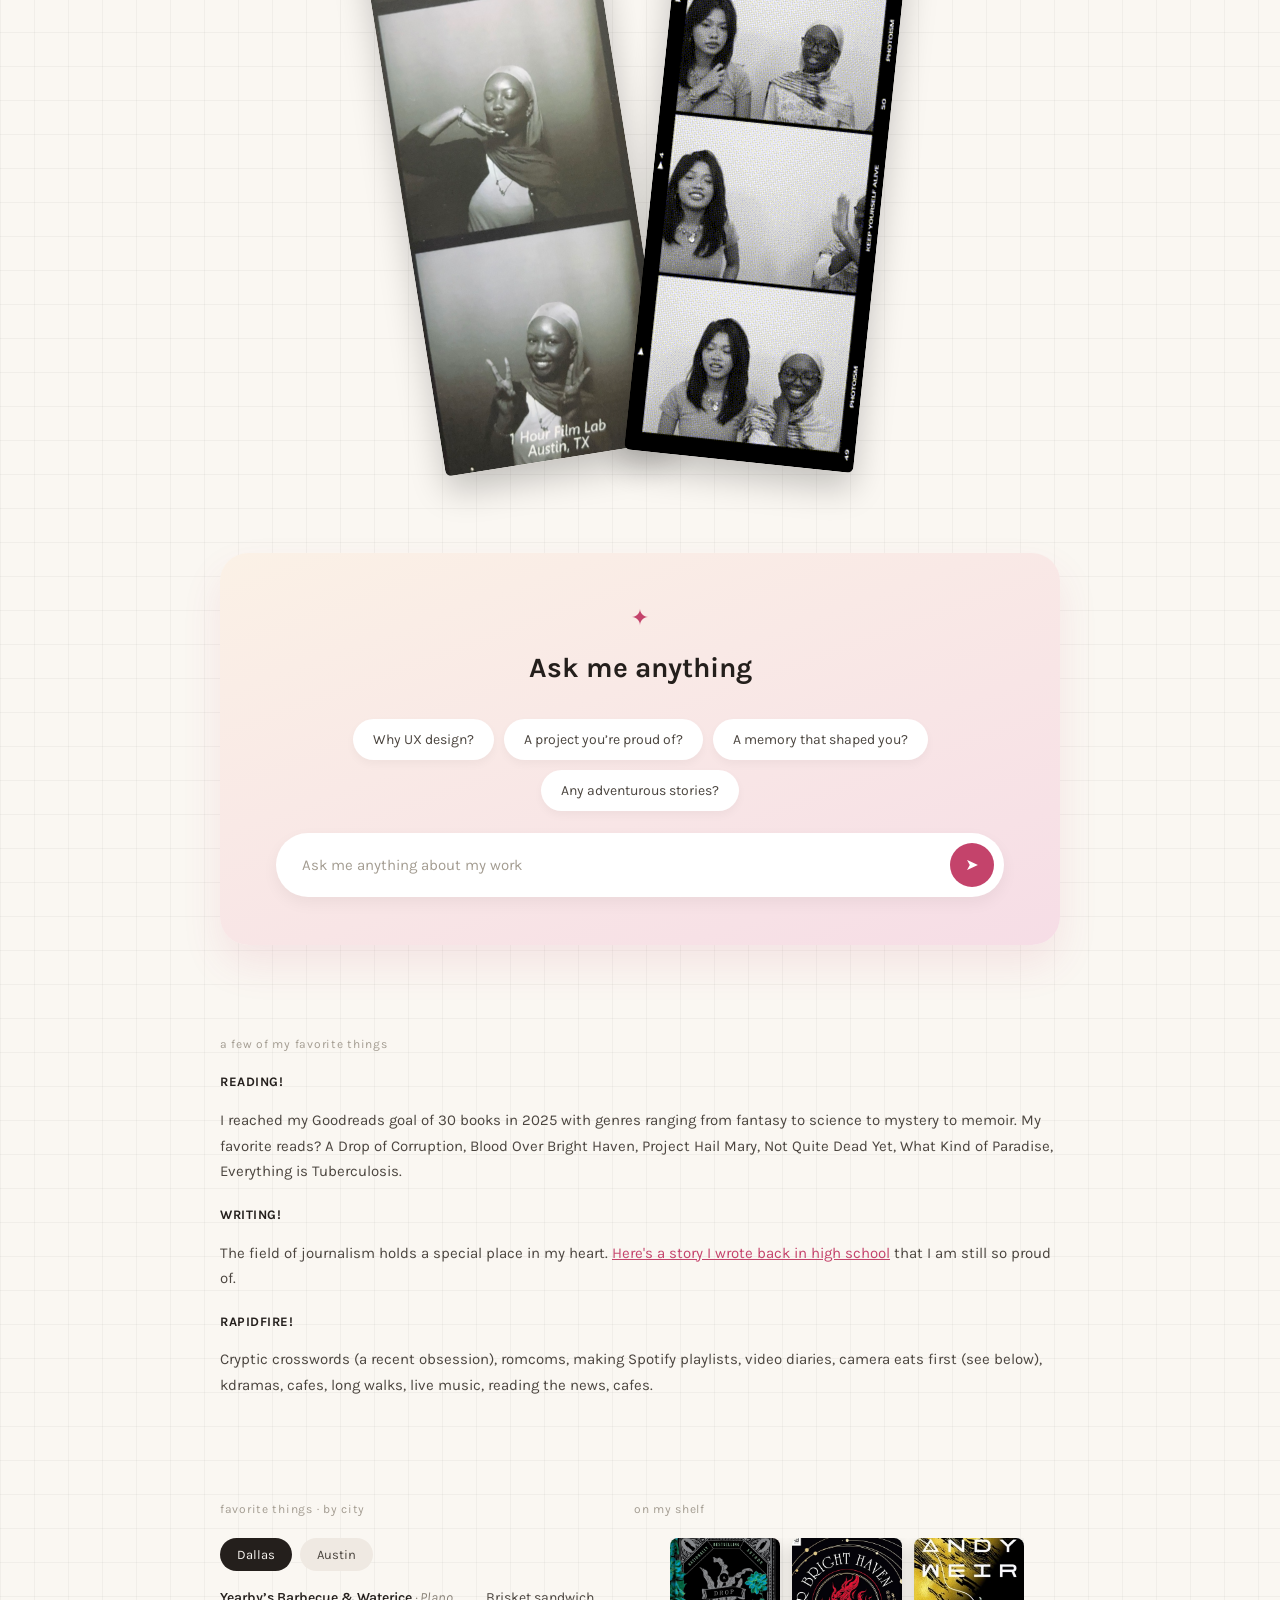
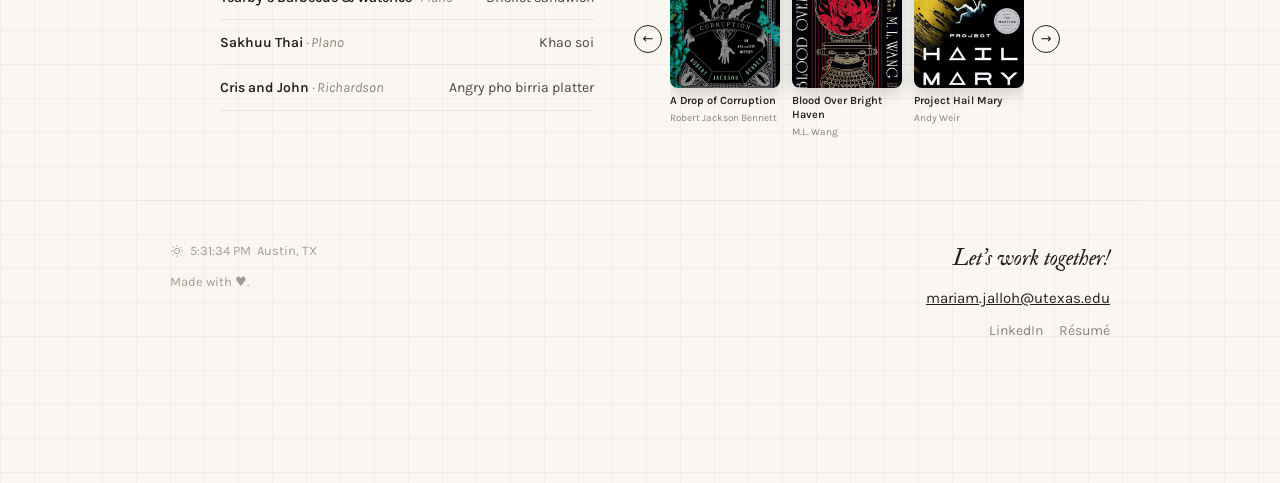
==== commit decb38cd: "Add "MJ" favicon in Homemade Apple script, accent pink Self-contained SVG with the font base64-embed" ====
--- a/about.html
+++ b/about.html
@@ -8,6 +8,7 @@
 <link rel="preconnect" href="https://fonts.googleapis.com">
 <link rel="preconnect" href="https://fonts.gstatic.com" crossorigin>
 <link href="https://fonts.googleapis.com/css2?family=Homemade+Apple&family=IM+Fell+Double+Pica:ital@0;1&family=Karla:ital,wght@0,400;0,500;0,600;0,700;1,400&display=swap" rel="stylesheet">
+<link rel="icon" type="image/svg+xml" href="assets/favicon.svg">
 <link rel="stylesheet" href="styles.css">
 </head>
 <body>
--- a/styles.css
+++ b/styles.css
@@ -780,39 +780,49 @@
 .priority--p1 { background: var(--pale-stone); color: var(--muted); }
 .priority--p2 { background: var(--pale-sand);  color: var(--on-sand); }
 
-.insight-row { display: flex; gap: 16px; flex-wrap: wrap; margin-top: 10px; }
+.insight-row { display: flex; gap: 16px; flex-wrap: nowrap; height: 190px; margin-top: 10px; }
 .insight {
-  flex: 1; min-width: 200px;
+  flex: 1; min-width: 0; overflow: hidden;
   border-radius: 14px; padding: 16px;
+  cursor: pointer;
+  transition: flex-grow .4s cubic-bezier(.4,0,.2,1);
 }
 .insight:nth-child(1) { background: #eee7dd; }
 .insight:nth-child(2) { background: var(--pale-rose); }
 .insight:nth-child(3) { background: #dde3cf; }
-.insight__title { font-size: 20px; font-weight: 700; line-height: 1.2; }
-.insight__note  { font-size: 14px; color: var(--muted); margin-top: 6px; line-height: 1.5; }
-
-/* hover to expand one card and shrink its neighbors, matching the original
-   Claude Design behavior — only on devices that actually have hover, so
-   touch visitors still get the note text without needing a tap-hover */
+.insight__title { font-size: 20px; font-weight: 700; line-height: 1.2; transition: font-size .3s ease; }
+.insight__note {
+  font-size: 14px; color: var(--muted); margin-top: 6px; line-height: 1.5;
+  opacity: 0; white-space: nowrap; overflow: hidden; text-overflow: ellipsis;
+  transition: opacity .1s ease;
+}
+
+/* expand one card and shrink its neighbors — driven by a JS-toggled
+   .is-expanded/.has-expanded pair (tap to expand, tap again to collapse)
+   on touch devices. Deliberately not just :hover-gated-by-media, since a
+   touch tap can leave a stuck/sticky :hover state on some browsers that
+   would otherwise fight the JS toggle on the next tap. */
+.insight-row.has-expanded .insight { flex-grow: 1; }
+.insight-row.has-expanded .insight.is-expanded { flex-grow: 6; }
+.insight-row.has-expanded .insight:not(.is-expanded) .insight__title { font-size: 15px; }
+.insight.is-expanded .insight__note {
+  opacity: 1; white-space: normal; overflow: visible;
+  transition: opacity .3s ease .1s;
+}
+
+/* same interaction via pure :hover, only on devices with real hover */
 @media (hover: hover) and (pointer: fine) {
-  .insight-row { flex-wrap: nowrap; height: 190px; }
-  .insight {
-    min-width: 0; overflow: hidden;
-    cursor: pointer;
-    transition: flex-grow .4s cubic-bezier(.4,0,.2,1);
-  }
   .insight-row:hover .insight { flex-grow: 1; }
   .insight-row .insight:hover { flex-grow: 6; }
-  .insight__title { transition: font-size .3s ease; }
   .insight-row:hover .insight:not(:hover) .insight__title { font-size: 15px; }
-  .insight__note {
-    opacity: 0; white-space: nowrap; overflow: hidden; text-overflow: ellipsis;
-    transition: opacity .1s ease;
-  }
   .insight:hover .insight__note {
     opacity: 1; white-space: normal; overflow: visible;
     transition: opacity .3s ease .1s;
   }
+}
+
+@media (prefers-reduced-motion: reduce) {
+  .insight { transition: none; }
 }
 
 .card-row { display: flex; gap: 12px; flex-wrap: wrap; margin-top: 6px; }
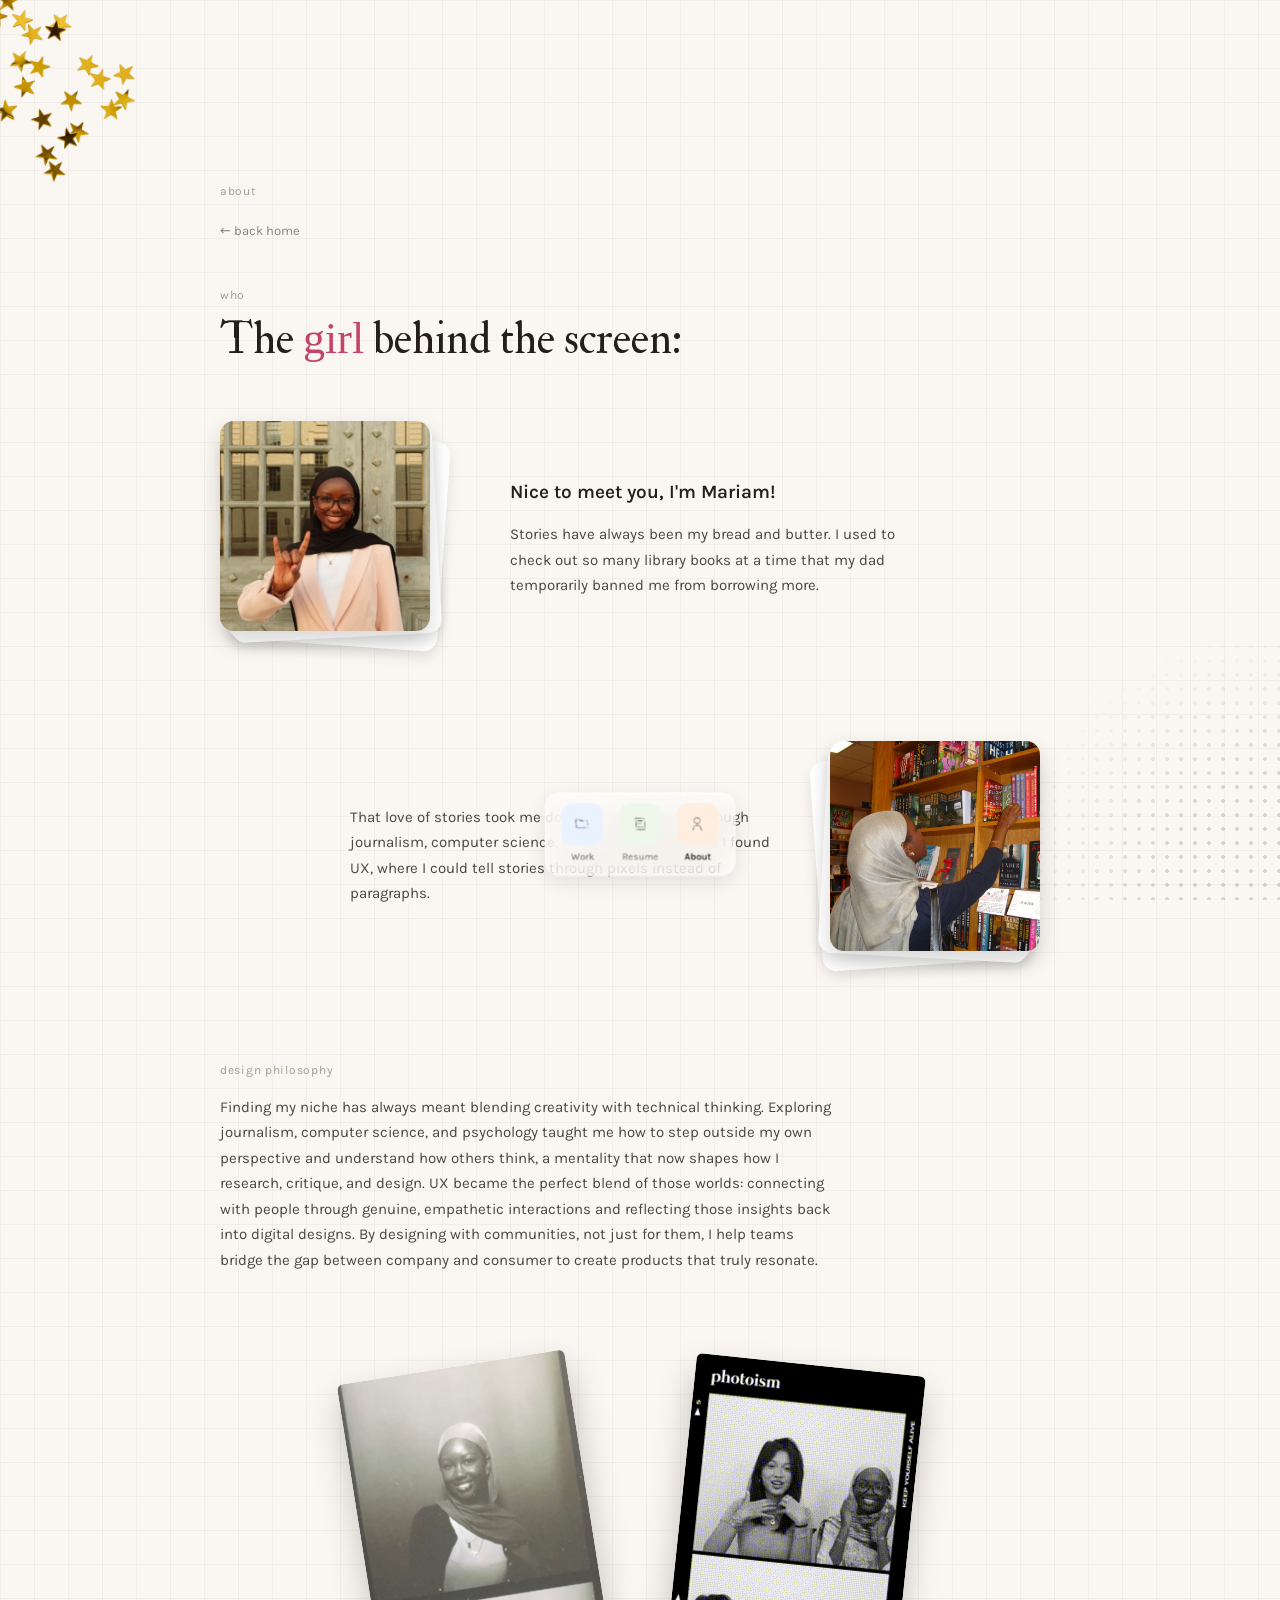
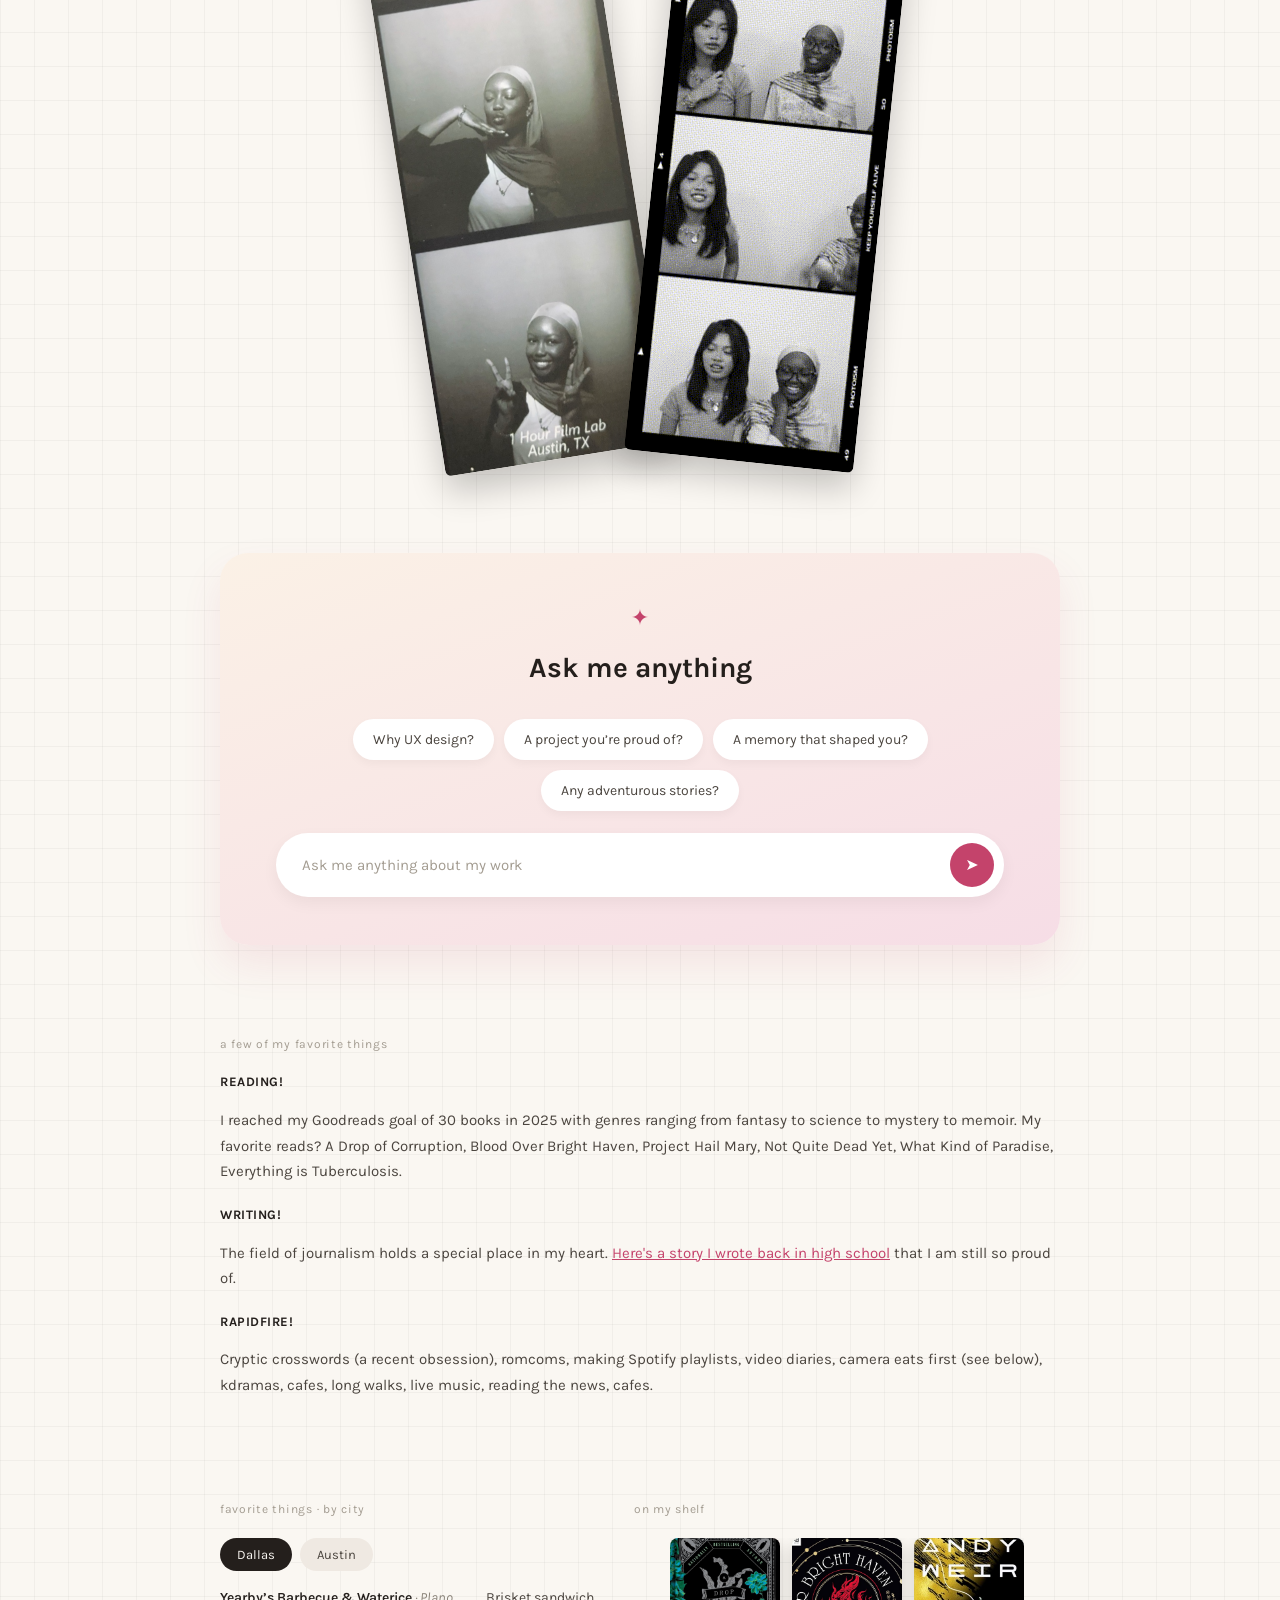
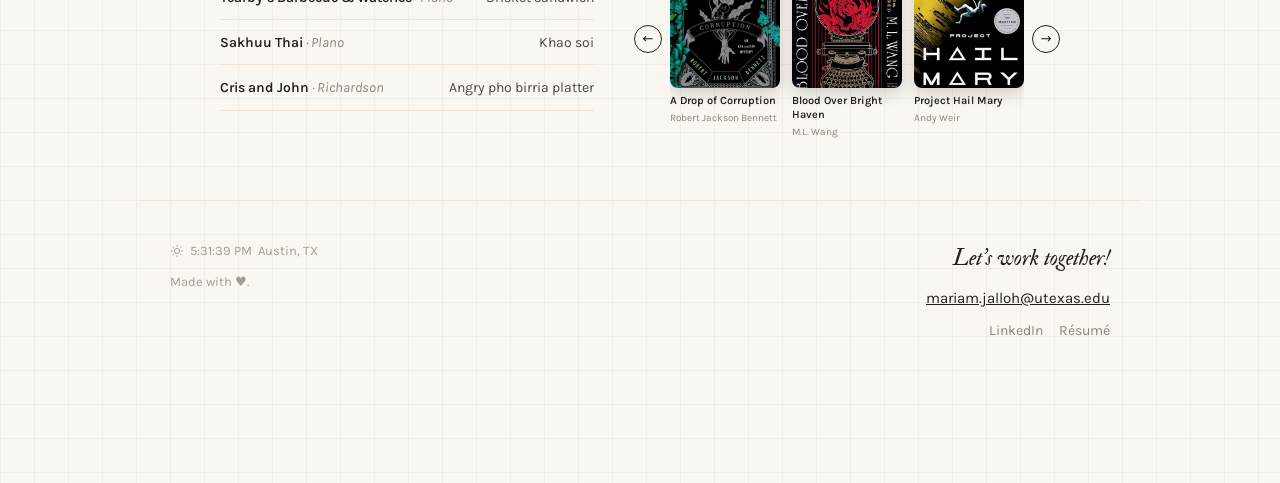
==== commit 4303d536: "Replace SVG favicon with a rasterized PNG Chrome's SVG-favicon renderer doesn't reliably support @fo" ====
--- a/about.html
+++ b/about.html
@@ -8,7 +8,7 @@
 <link rel="preconnect" href="https://fonts.googleapis.com">
 <link rel="preconnect" href="https://fonts.gstatic.com" crossorigin>
 <link href="https://fonts.googleapis.com/css2?family=Homemade+Apple&family=IM+Fell+Double+Pica:ital@0;1&family=Karla:ital,wght@0,400;0,500;0,600;0,700;1,400&display=swap" rel="stylesheet">
-<link rel="icon" type="image/svg+xml" href="assets/favicon.svg">
+<link rel="icon" type="image/png" href="assets/favicon.png">
 <link rel="stylesheet" href="styles.css">
 </head>
 <body>
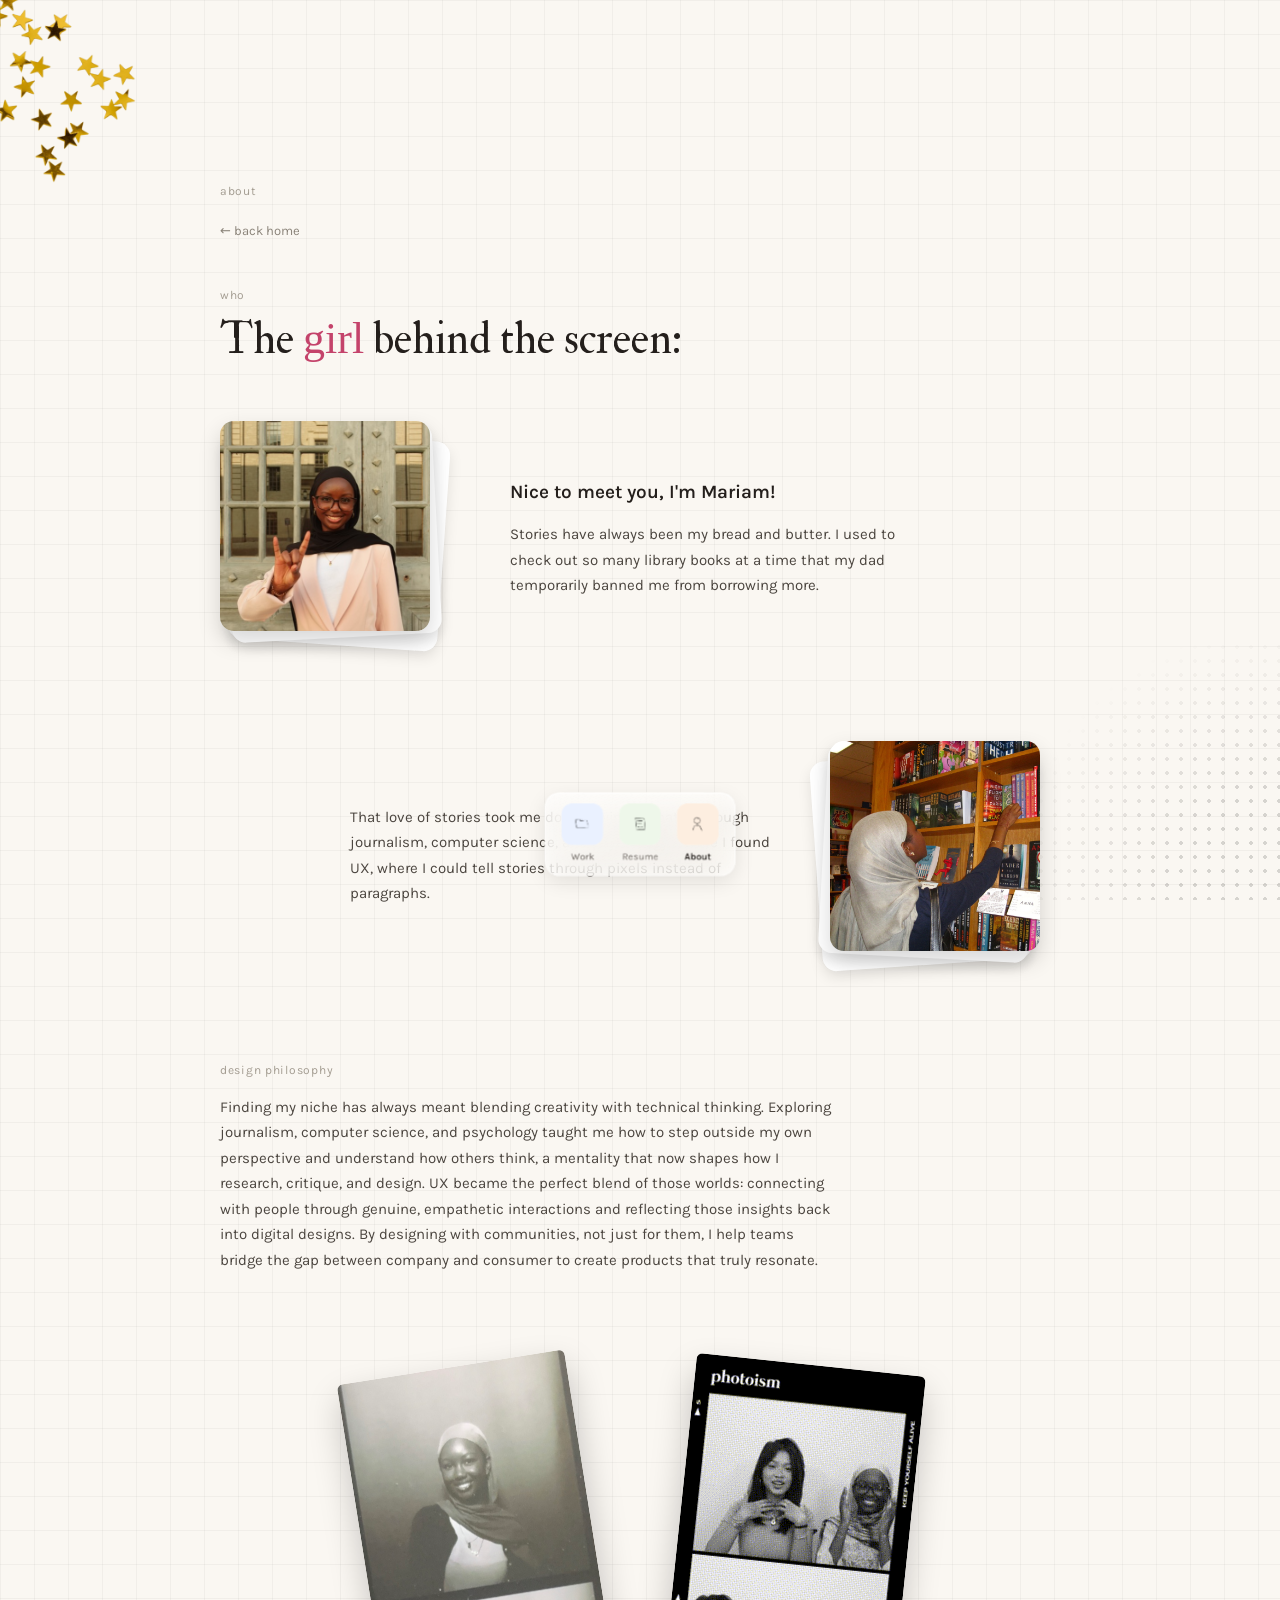
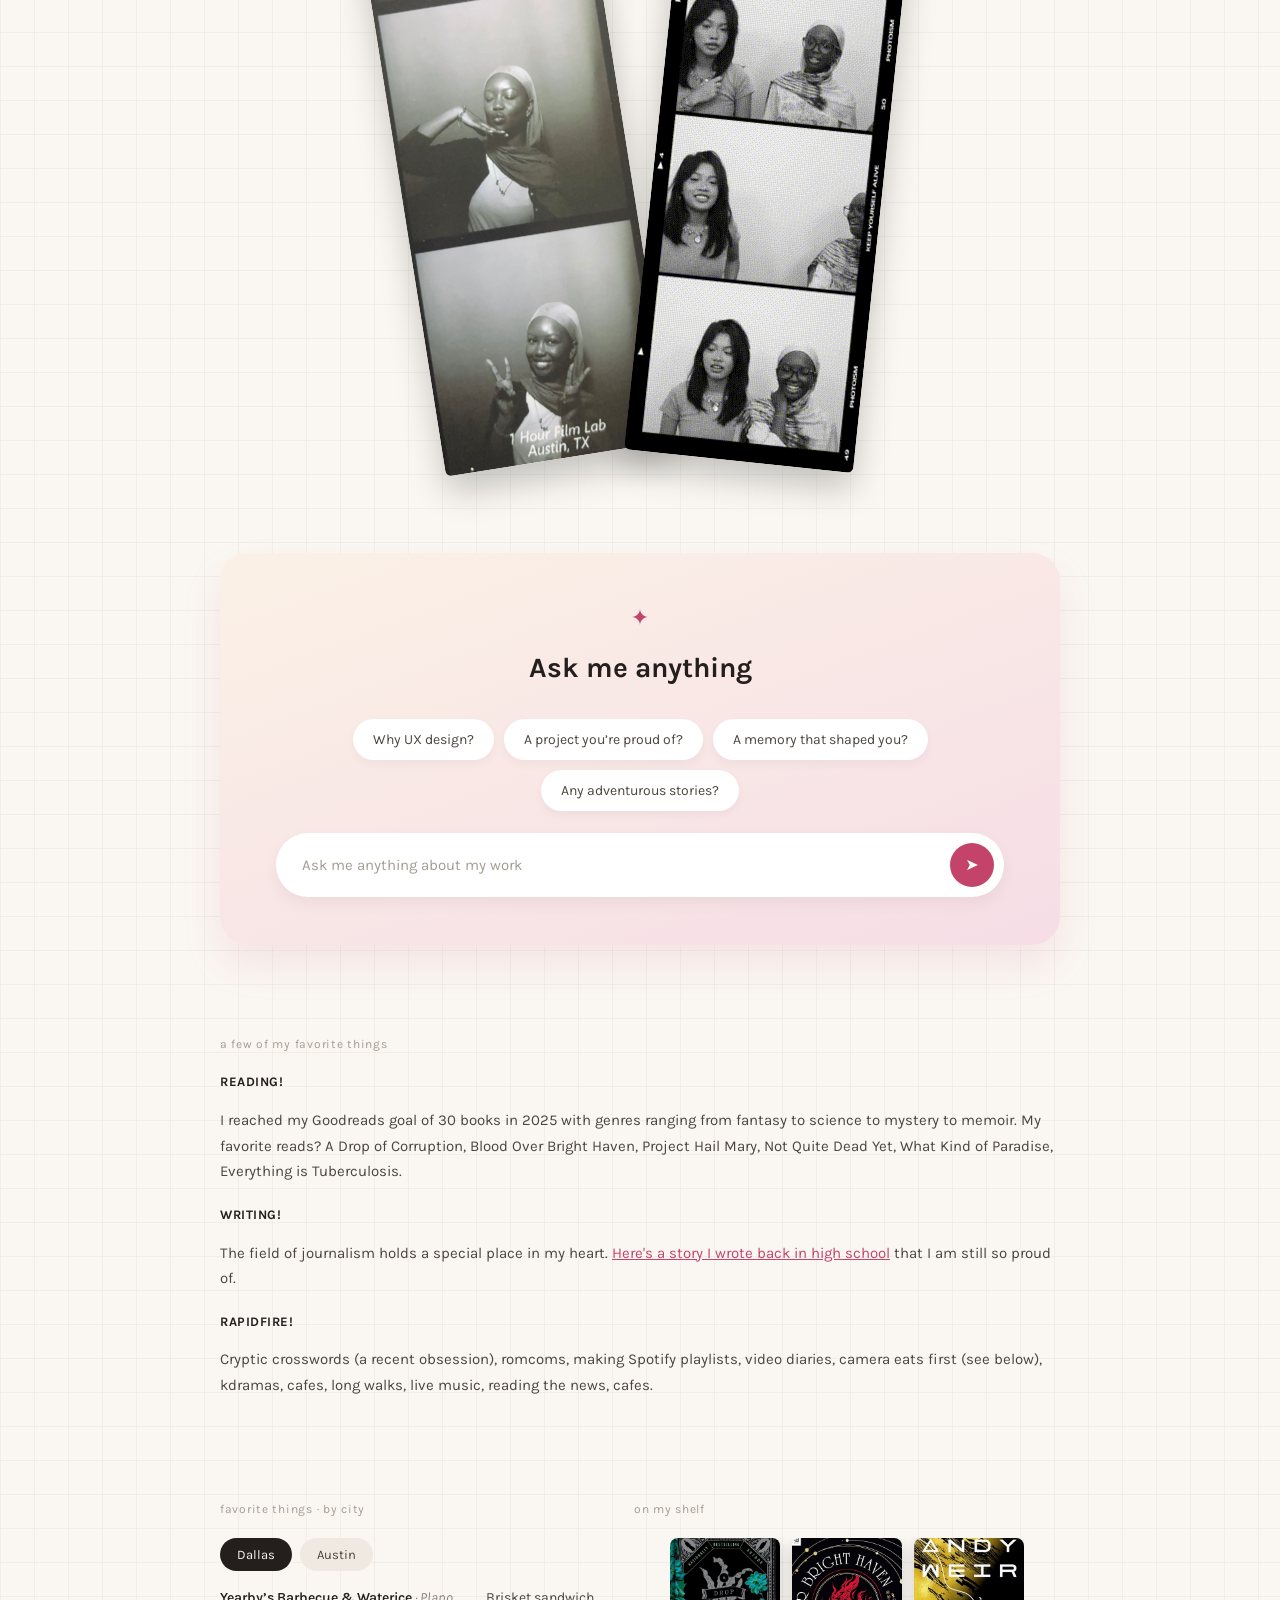
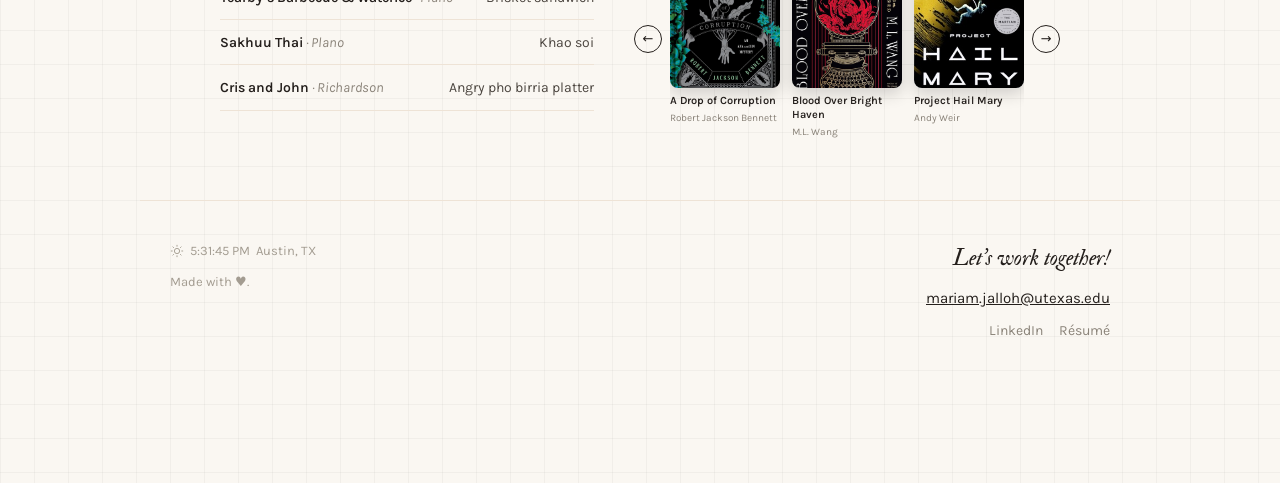
==== commit 640aefa2: "Fix book shelf's right arrow overflowing off-screen on mobile The "on my shelf" wrapper had an inlin" ====
--- a/about.html
+++ b/about.html
@@ -153,7 +153,7 @@
       </div>
     </div>
 
-    <div style="flex:0 0 auto;">
+    <div class="shelf-col">
       <p class="eyebrow" style="margin-bottom:18px;">on my shelf</p>
       <div class="shelf" data-shelf>
         <button type="button" class="shelf__btn" data-shelf-prev aria-label="Previous books">←</button>
--- a/styles.css
+++ b/styles.css
@@ -155,11 +155,11 @@
 /* --- home hero --------------------------------------------------------- */
 
 .hero {
-  min-height: 82vh;
+  min-height: 100vh;
   display: flex; flex-direction: column;
   align-items: center; justify-content: center;
   text-align: center; gap: 14px;
-  padding: 140px 20px 40px;
+  padding: 40px 20px;
   position: relative; z-index: 2;
 }
 
@@ -218,9 +218,35 @@
   z-index: 5;
 }
 .hero-spot--sketch   { top: 30%; left: 10%; }
-.hero-spot--snapshot { top: 68%; right: 8%; }
+.hero-spot--snapshot { top: 52%; right: 6%; }
 .hero-spot--moment   { top: 52%; left: 6%; }
-.hero-spot--friends  { top: 12%; right: 12%; }
+.hero-spot--friends  { top: 30%; right: 10%; }
+.hero-spot::before {
+  content: '';
+  position: absolute; inset: 0;
+  border-radius: 10px;
+  border: 1px dashed rgba(0,0,0,.16);
+  opacity: .7;
+  transition: opacity .25s ease;
+  pointer-events: none;
+}
+.hero-spot::after {
+  content: '✦';
+  position: absolute; top: -9px; right: -9px;
+  font-size: 13px;
+  color: var(--accent);
+  opacity: .55;
+  animation: hero-spot-sparkle 2.6s ease-in-out infinite;
+  pointer-events: none;
+}
+.hero-spot--snapshot::after,
+.hero-spot--moment::after { animation-delay: .9s; }
+.hero-spot:hover::before,
+.hero-spot:hover::after { opacity: 0; }
+@keyframes hero-spot-sparkle {
+  0%, 100% { opacity: .3; transform: scale(.85) rotate(0deg); }
+  50% { opacity: .7; transform: scale(1.15) rotate(10deg); }
+}
 .hero-spot__media {
   width: 100%; height: 100%;
   border-radius: 10px; overflow: hidden;
@@ -549,7 +575,6 @@
   pointer-events: none;
   z-index: 5;
 }
-.fav-item__dish:hover .fav-item__peek { opacity: 1; transform: translateY(-50%) translateX(0) scale(1); }
 .fav-item__peek img { width: 100%; height: 100%; object-fit: cover; }
 
 /* first row: opens upward */
@@ -558,9 +583,6 @@
   margin-left: 0; margin-bottom: 10px;
   transform: translateY(10px) scale(.94);
 }
-.fav-list .fav-item:first-child .fav-item__dish:hover .fav-item__peek {
-  transform: translateY(0) scale(1);
-}
 
 /* last row: opens downward */
 .fav-list .fav-item:last-child .fav-item__peek {
@@ -568,9 +590,17 @@
   margin-left: 0; margin-top: 10px;
   transform: translateY(-10px) scale(.94);
 }
-.fav-list .fav-item:last-child .fav-item__dish:hover .fav-item__peek {
-  transform: translateY(0) scale(1);
-}
+
+@media (hover: hover) and (pointer: fine) {
+  .fav-item__dish:hover .fav-item__peek { opacity: 1; transform: translateY(-50%) translateX(0) scale(1); }
+  .fav-list .fav-item:first-child .fav-item__dish:hover .fav-item__peek { transform: translateY(0) scale(1); }
+  .fav-list .fav-item:last-child .fav-item__dish:hover .fav-item__peek { transform: translateY(0) scale(1); }
+}
+
+/* touch devices: tap-to-peek, driven by initFavPeek() in script.js */
+.fav-item.is-peeking .fav-item__peek { opacity: 1; transform: translateY(-50%) translateX(0) scale(1); }
+.fav-list .fav-item:first-child.is-peeking .fav-item__peek { transform: translateY(0) scale(1); }
+.fav-list .fav-item:last-child.is-peeking .fav-item__peek { transform: translateY(0) scale(1); }
 
 /* book carousel */
 .shelf { display: flex; align-items: center; gap: 8px; }
@@ -582,7 +612,7 @@
   color: var(--ink); font-family: inherit;
 }
 .shelf__btn:hover { background: var(--ink); color: var(--cream); }
-.shelf__window { width: 100%; max-width: 354px; overflow: hidden; }
+.shelf__window { flex: 1 1 auto; min-width: 0; max-width: 354px; overflow: hidden; }
 .shelf__track  { display: flex; gap: 12px; transition: transform .3s ease; }
 .book { width: 110px; flex-shrink: 0; }
 .book__cover {
@@ -616,6 +646,7 @@
   align-items: flex-start;
 }
 .about-split > * { flex: 1; min-width: 280px; }
+.shelf-col { flex: 0 0 auto; }
 
 /* --- resume page ------------------------------------------------------- */
 
@@ -968,6 +999,16 @@
   .compare thead th { font-size: 11px; }
   .compare tbody td:first-child { font-size: 12px; }
   .shot, .shot--wide { width: 100%; }
+  .shelf-col { flex: 1 1 auto; min-width: 0; max-width: 100%; }
+  .fav-item:not(:first-child):not(:last-child) .fav-item__peek {
+    top: 100%; bottom: auto; left: auto; right: 0;
+    margin-left: 0; margin-top: 10px;
+    transform: translateY(-10px) scale(.94);
+  }
+  .fav-item:not(:first-child):not(:last-child).is-peeking .fav-item__peek,
+  .fav-item:not(:first-child):not(:last-child) .fav-item__dish:hover .fav-item__peek {
+    transform: translateY(0) scale(1);
+  }
 }
 
 @media (prefers-reduced-motion: reduce) {
@@ -1022,6 +1063,7 @@
 
 .proj-modal__body {
   flex: 1; overflow-y: auto; padding: 40px 24px 90px;
+  -webkit-overflow-scrolling: touch;
 }
 .proj-modal__body .cs { max-width: 900px; margin: 0 auto; }
 .proj-modal__body .cs-toc { top: 0; }
@@ -1038,11 +1080,13 @@
   .proj-modal__body { padding: 24px 20px 60px; }
   .proj-modal__body .cs { flex-direction: column; gap: 0; }
   .proj-modal__body .cs-toc {
-    position: static; display: flex; overflow-x: auto; gap: 16px;
+    position: static; display: flex; flex-wrap: nowrap; overflow-x: auto; gap: 16px;
     width: auto; padding: 0 0 16px; margin-bottom: 16px;
     border-bottom: 1px solid var(--rule);
+    -webkit-overflow-scrolling: touch;
   }
   .proj-modal__body .cs-main { max-width: 100%; }
+  .proj-modal__icon-btn[data-proj-expand] { visibility: hidden; pointer-events: none; }
 }
 
 /* glass cursor */
